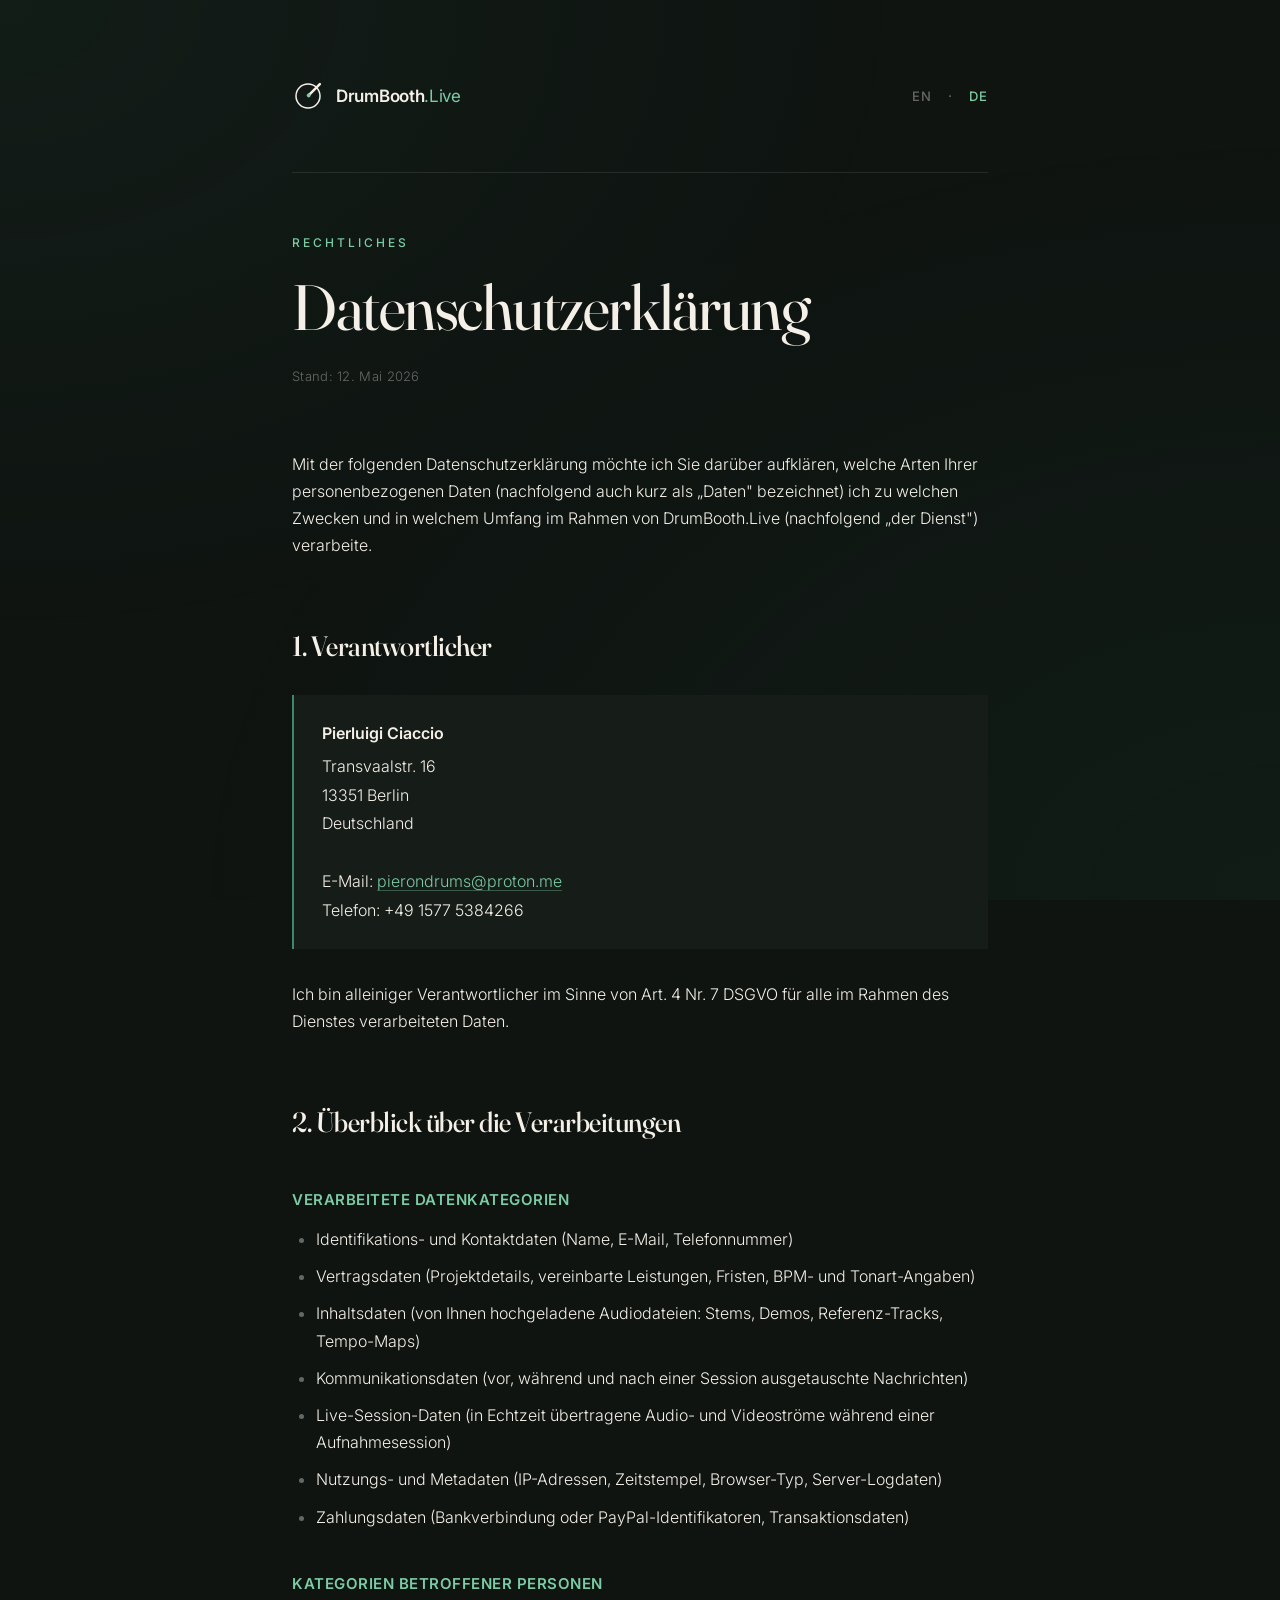
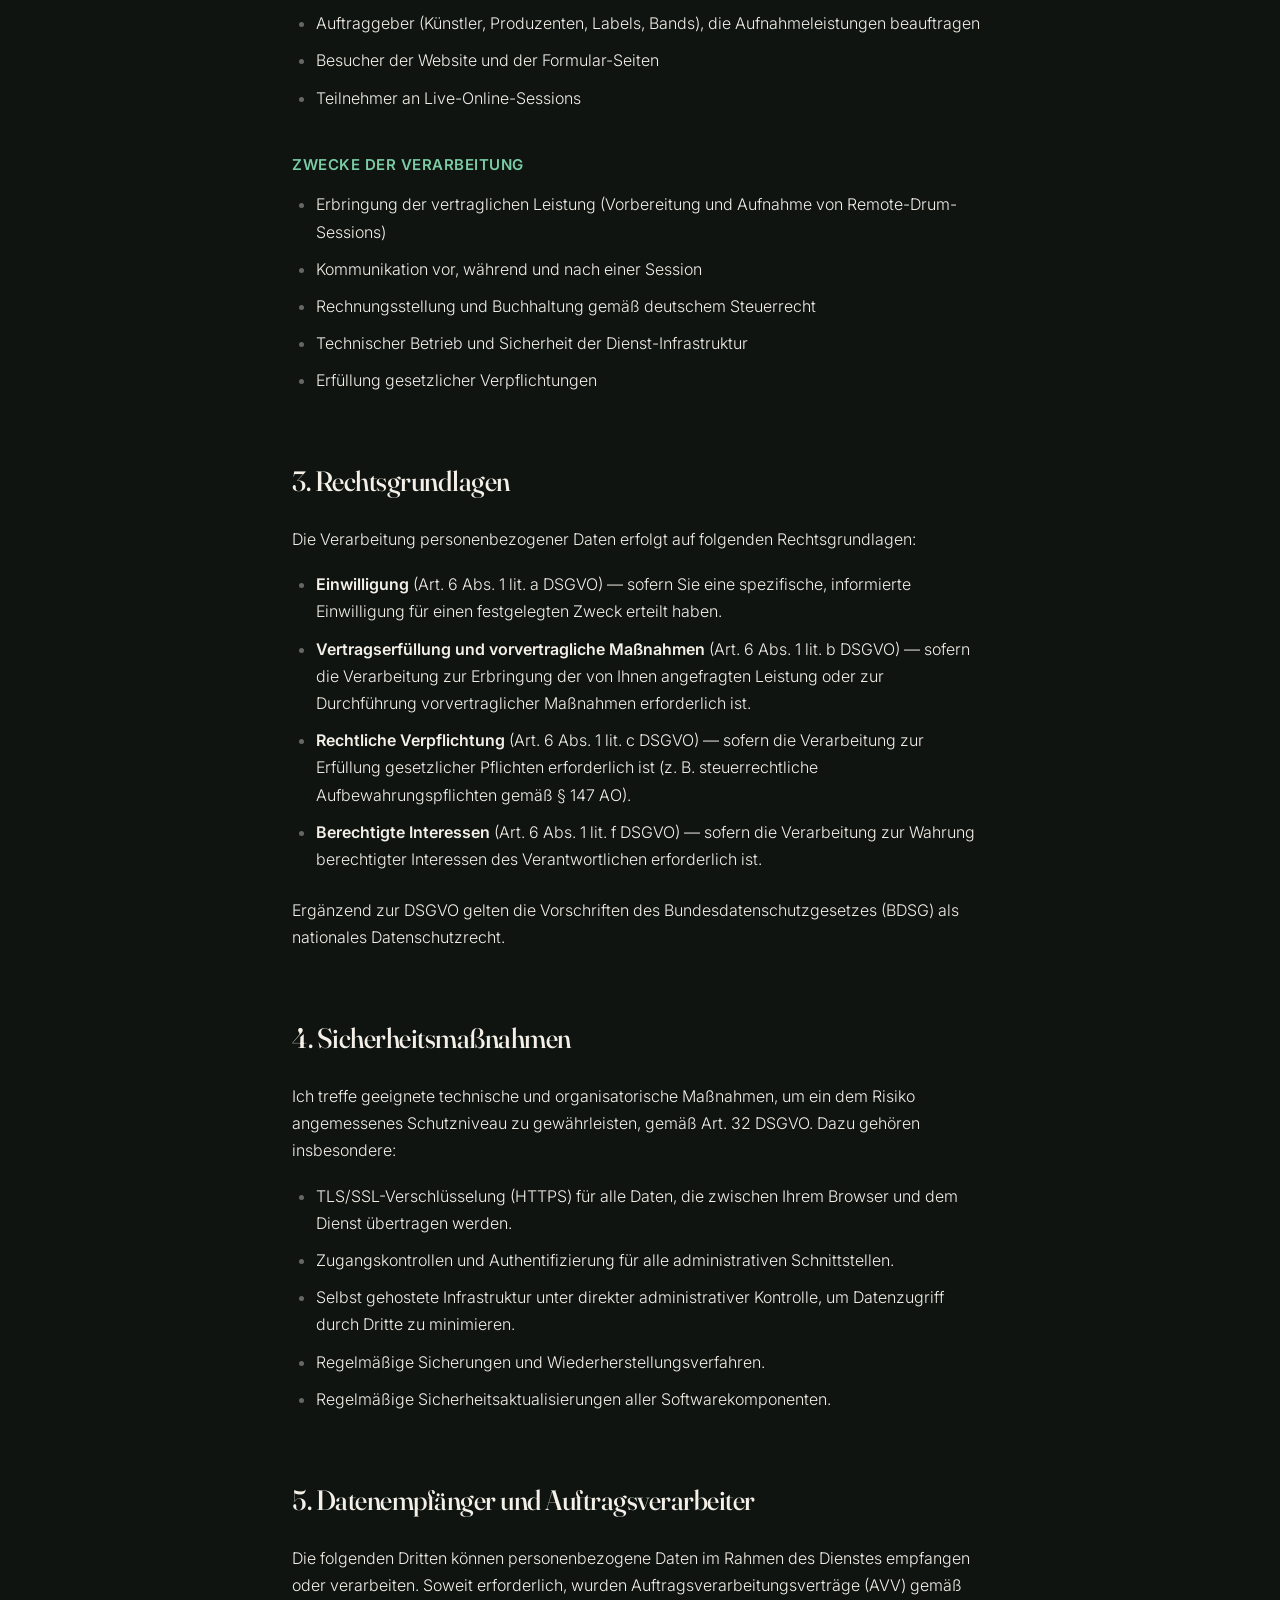
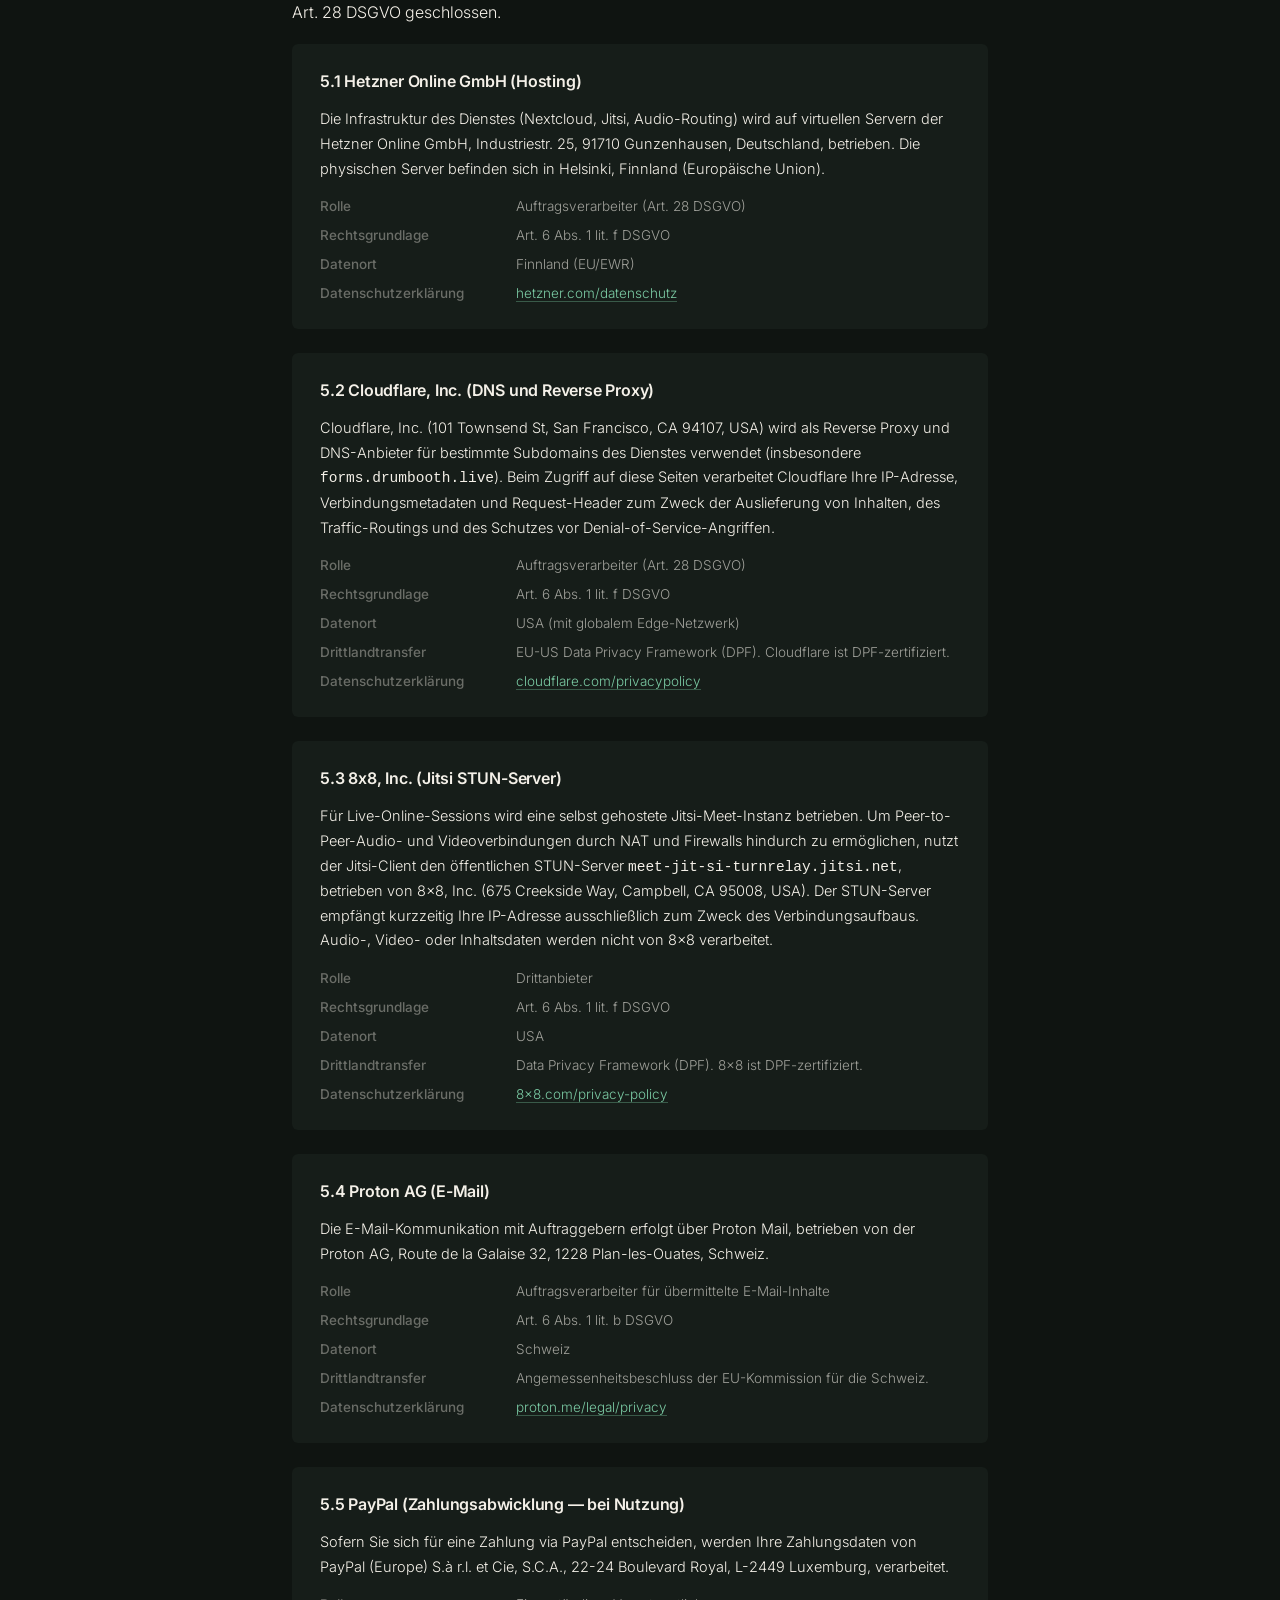
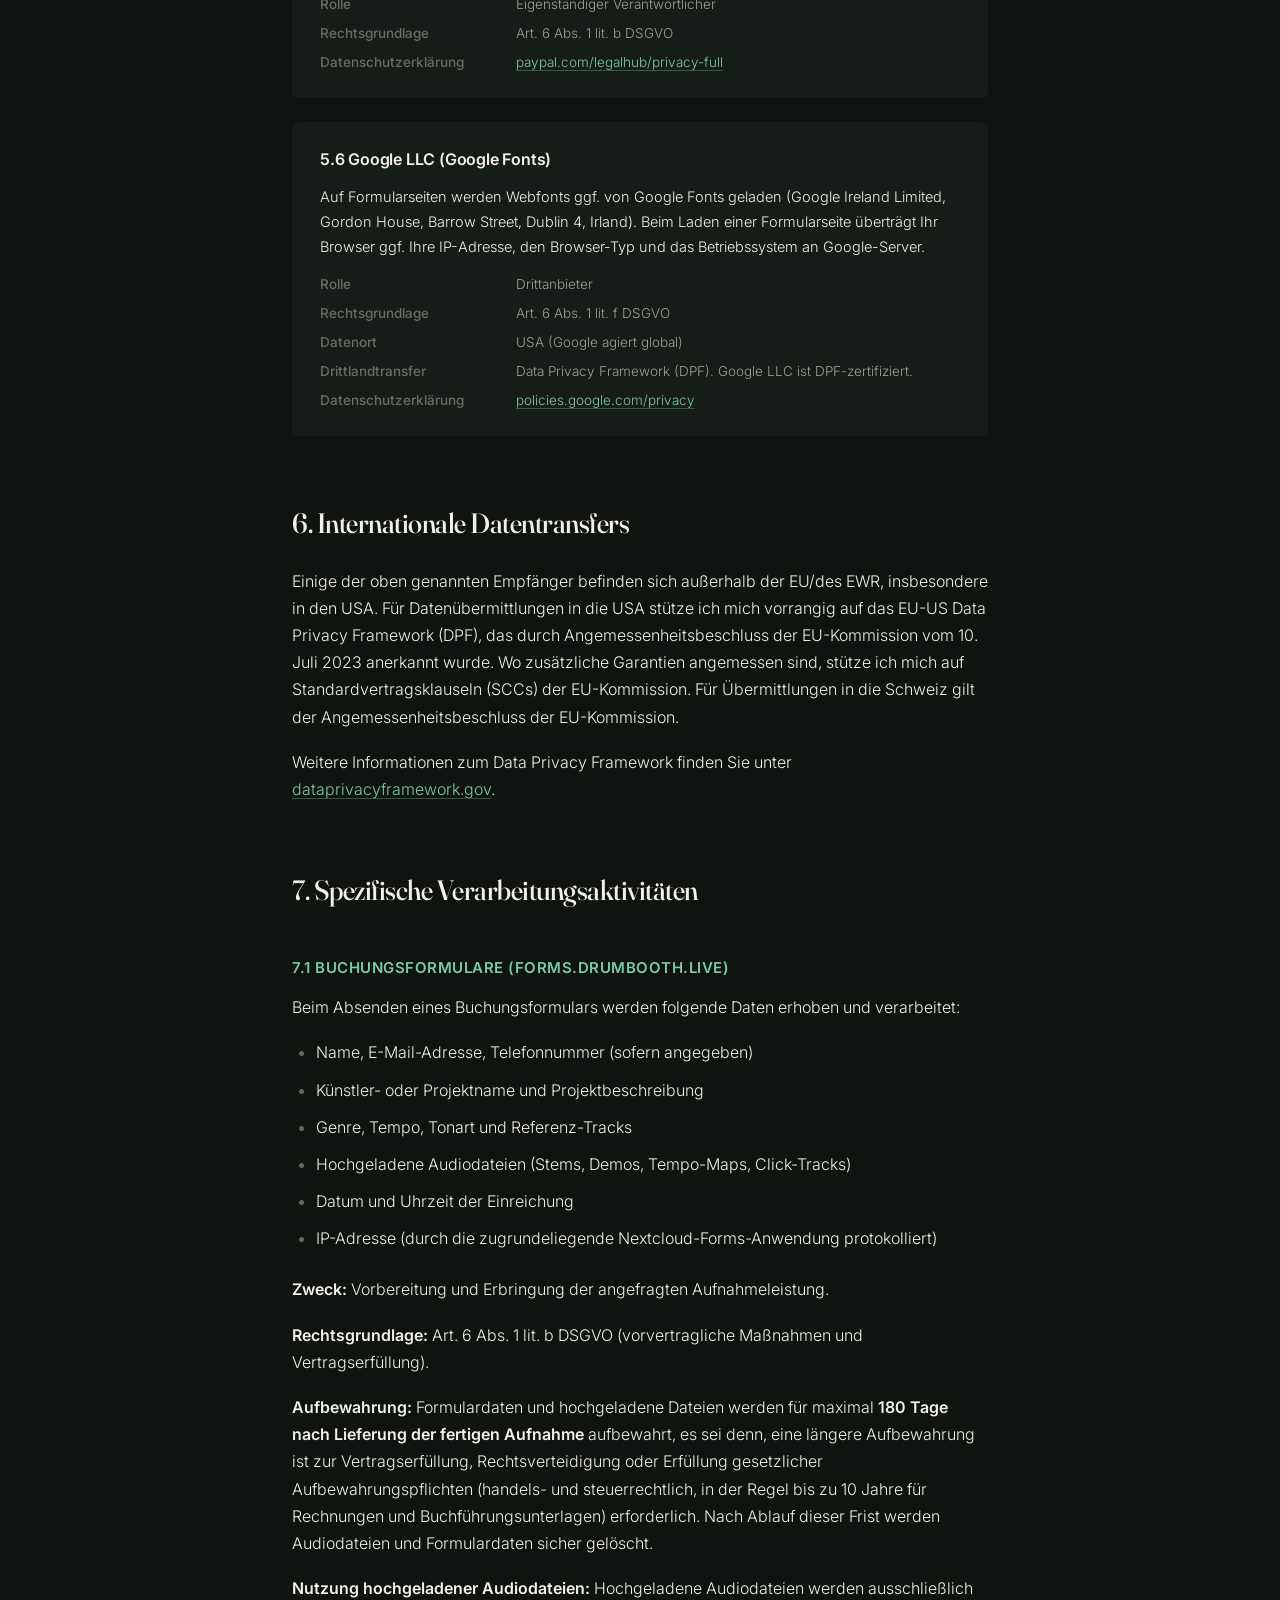
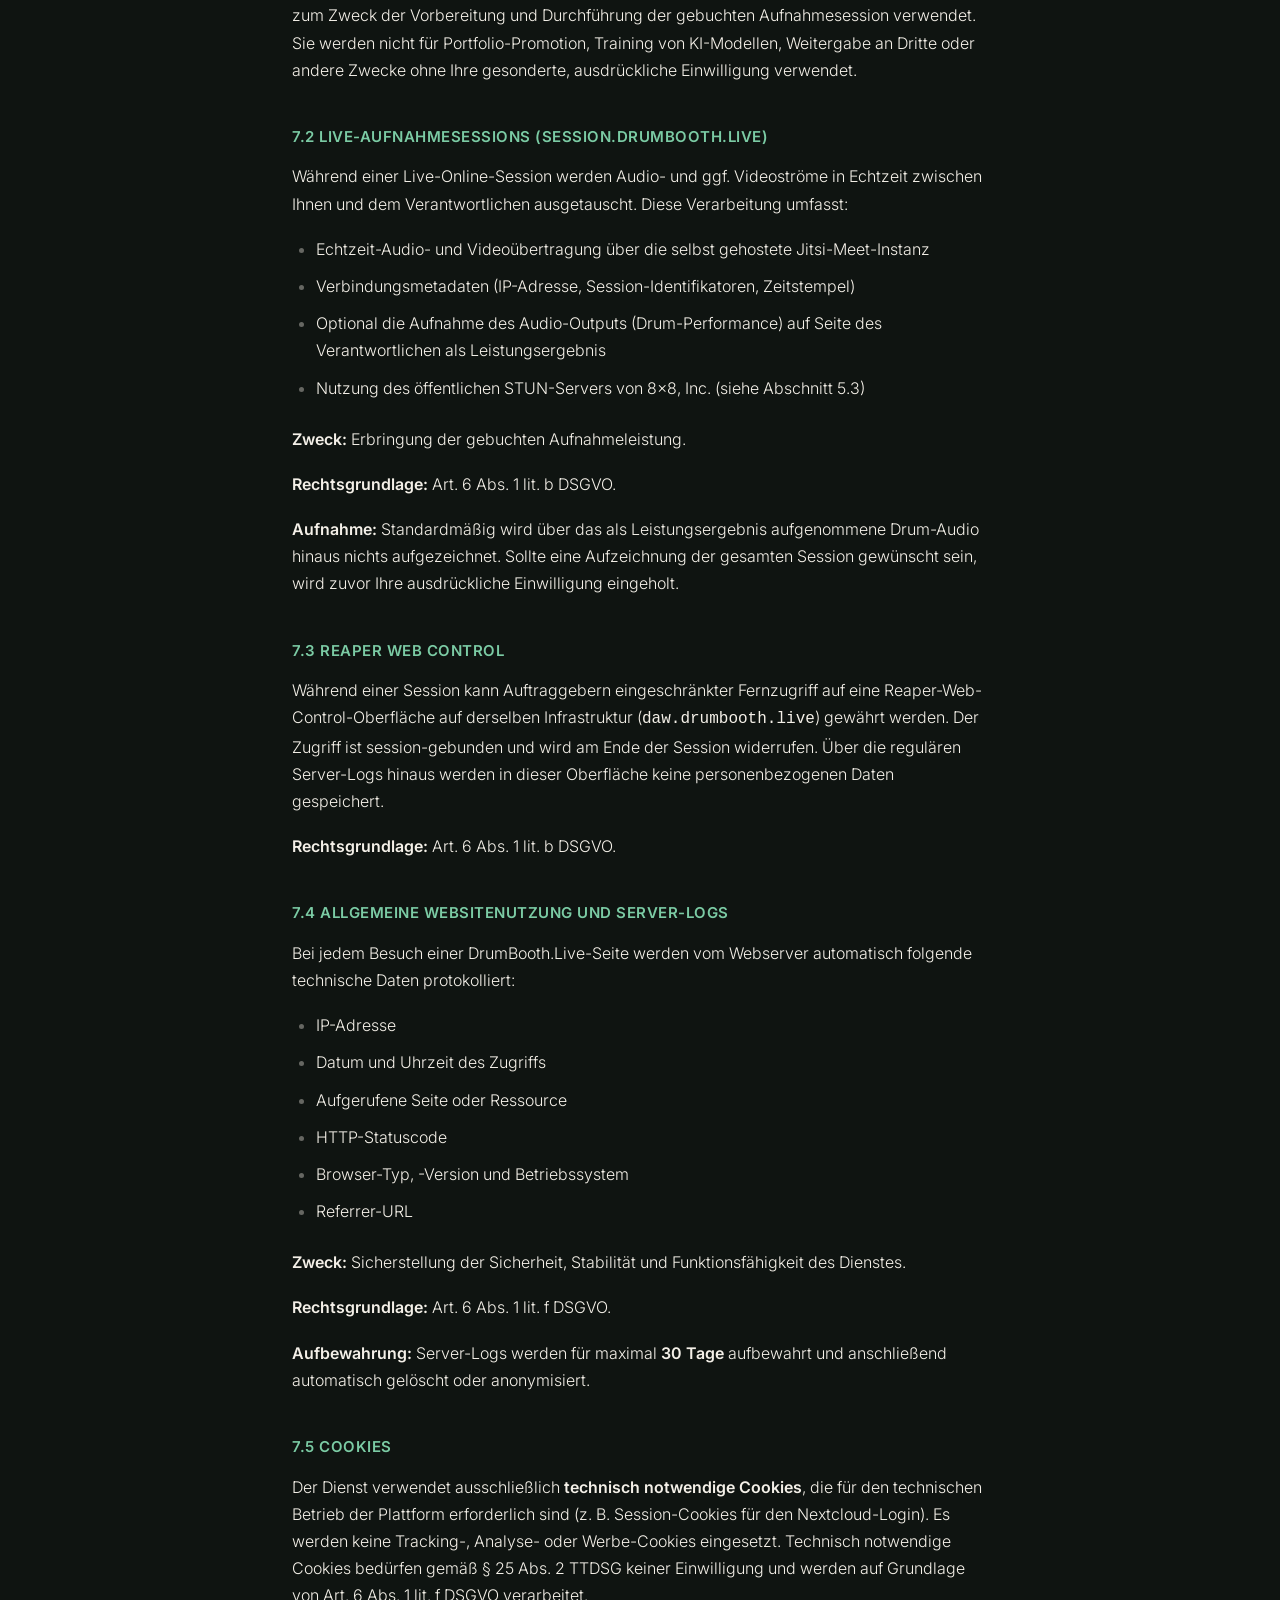
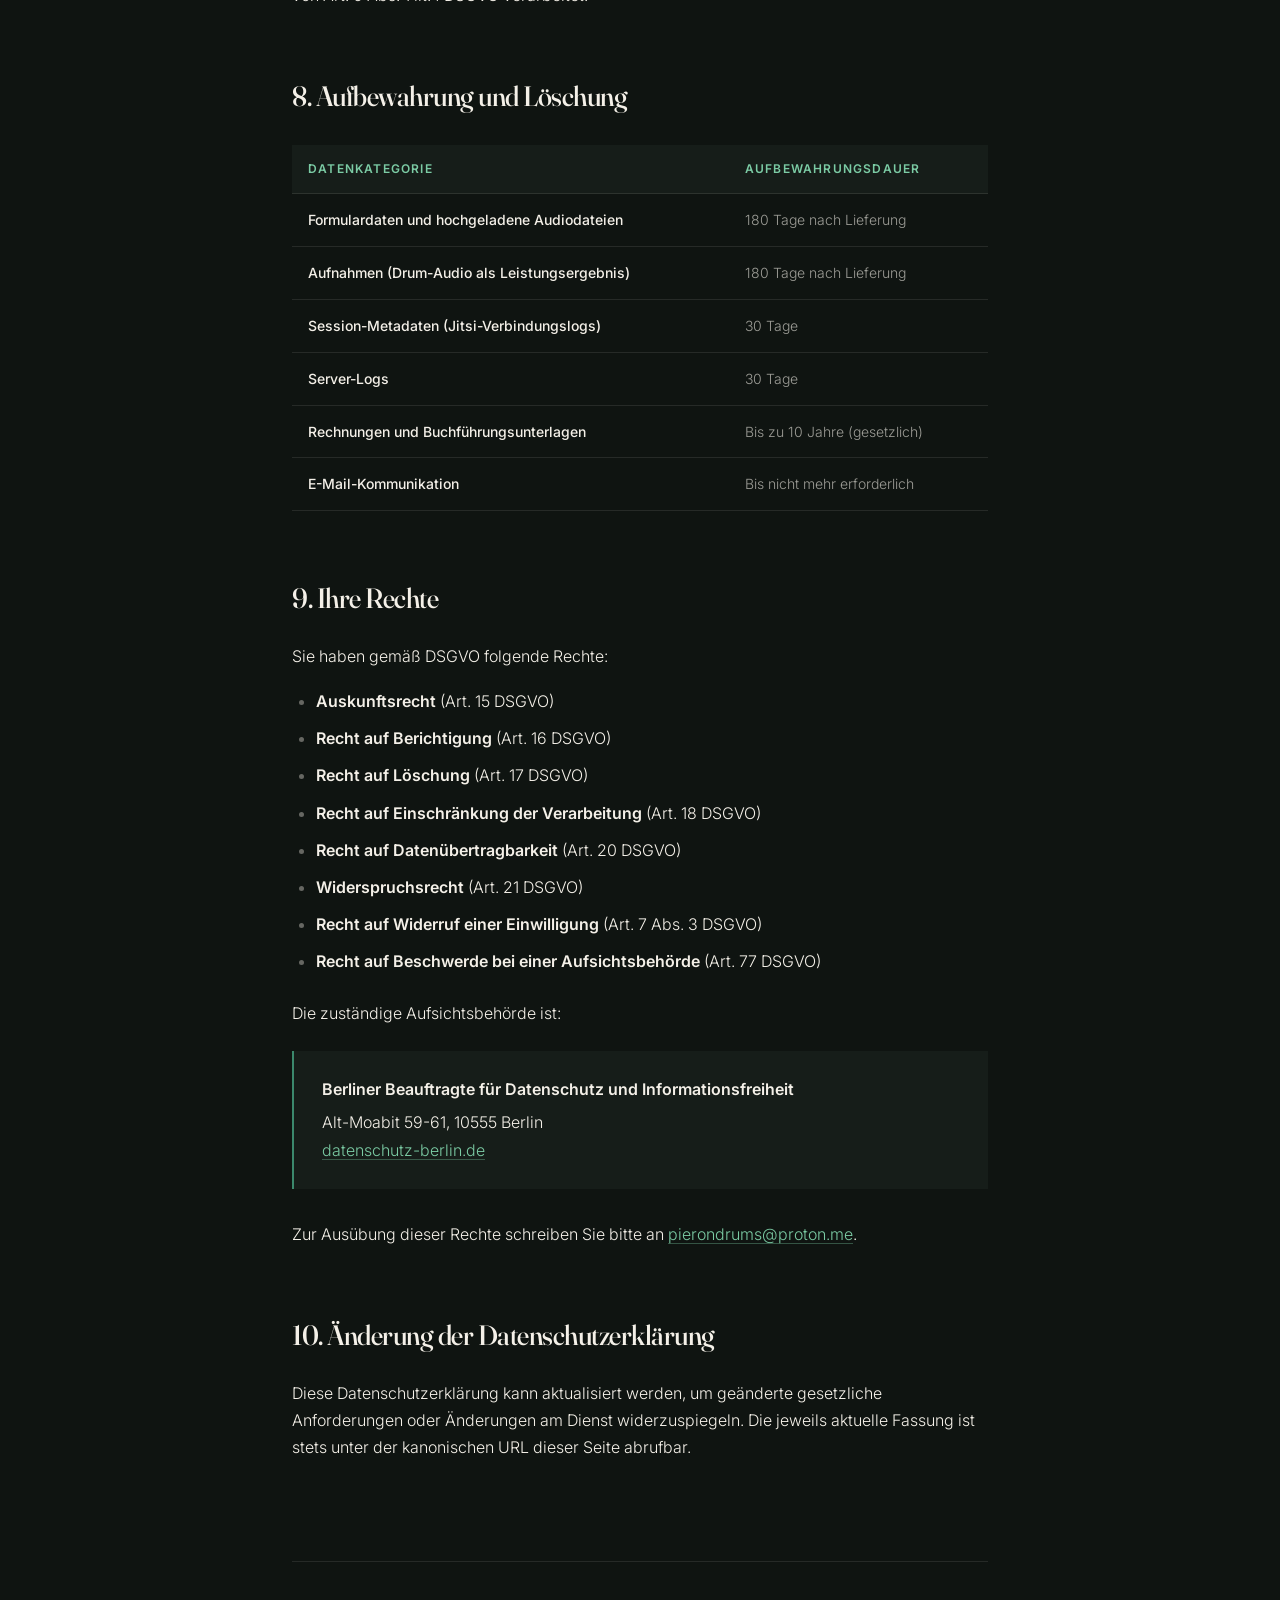
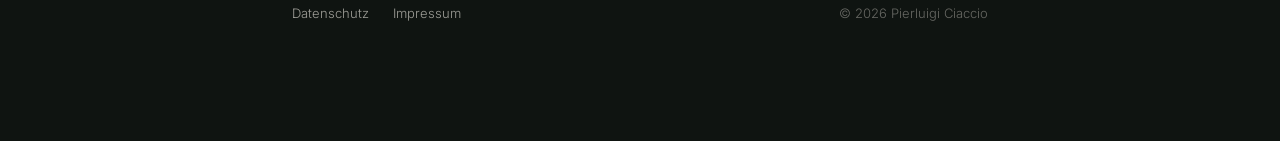
==== datenschutz.html @ 09e45c49 "Add files via upload Initial lega pages" ====
<!DOCTYPE html>
<html lang="de">
<head>
  <meta charset="UTF-8">
  <meta name="viewport" content="width=device-width, initial-scale=1.0">
  <meta name="robots" content="index, follow">
  <title>Datenschutzerklärung — DrumBooth.Live</title>
  <meta name="description" content="Datenschutzerklärung für DrumBooth.Live, den Echtzeit-Remote-Drum-Recording-Dienst.">
  <link rel="stylesheet" href="style.css">
  <link rel="icon" type="image/svg+xml" href="favicon.svg">
</head>
<body>
<div class="page">

  <nav class="topnav">
    <a href="https://forms.drumbooth.live" class="brand">
      <svg class="brand-mark" viewBox="0 0 64 64" xmlns="http://www.w3.org/2000/svg">
        <g transform="translate(32, 32)">
          <circle cx="0" cy="0" r="24" fill="none" stroke="#F4F0E8" stroke-width="3"/>
          <g transform="rotate(-45)">
            <rect x="2" y="-2.5" width="34" height="5" rx="2.5" fill="#F4F0E8"/>
            <circle cx="2" cy="0" r="4" fill="#7BCBA4"/>
          </g>
        </g>
      </svg>
      <span class="brand-name">Drum<span style="font-weight:600">Booth</span><span class="dot">.Live</span></span>
    </a>
    <div class="lang-switch">
      <a href="privacy.html">EN</a>
      <span class="sep">·</span>
      <a href="datenschutz.html" class="active">DE</a>
    </div>
  </nav>

  <header class="doc-header">
    <div class="doc-kicker">Rechtliches</div>
    <h1>Datenschutzerklärung</h1>
    <div class="doc-meta">Stand: 12. Mai 2026</div>
  </header>

  <main class="doc-body">

    <p>Mit der folgenden Datenschutzerklärung möchte ich Sie darüber aufklären, welche Arten Ihrer personenbezogenen Daten (nachfolgend auch kurz als „Daten" bezeichnet) ich zu welchen Zwecken und in welchem Umfang im Rahmen von DrumBooth.Live (nachfolgend „der Dienst") verarbeite.</p>

    <h2>1. Verantwortlicher</h2>
    <div class="address">
      <strong>Pierluigi Ciaccio</strong>
      Transvaalstr. 16<br>
      13351 Berlin<br>
      Deutschland<br><br>
      E-Mail: <a href="mailto:pierondrums@proton.me">pierondrums@proton.me</a><br>
      Telefon: +49 1577 5384266
    </div>
    <p>Ich bin alleiniger Verantwortlicher im Sinne von Art. 4 Nr. 7 DSGVO für alle im Rahmen des Dienstes verarbeiteten Daten.</p>

    <h2>2. Überblick über die Verarbeitungen</h2>

    <h3>Verarbeitete Datenkategorien</h3>
    <ul>
      <li>Identifikations- und Kontaktdaten (Name, E-Mail, Telefonnummer)</li>
      <li>Vertragsdaten (Projektdetails, vereinbarte Leistungen, Fristen, BPM- und Tonart-Angaben)</li>
      <li>Inhaltsdaten (von Ihnen hochgeladene Audiodateien: Stems, Demos, Referenz-Tracks, Tempo-Maps)</li>
      <li>Kommunikationsdaten (vor, während und nach einer Session ausgetauschte Nachrichten)</li>
      <li>Live-Session-Daten (in Echtzeit übertragene Audio- und Videoströme während einer Aufnahmesession)</li>
      <li>Nutzungs- und Metadaten (IP-Adressen, Zeitstempel, Browser-Typ, Server-Logdaten)</li>
      <li>Zahlungsdaten (Bankverbindung oder PayPal-Identifikatoren, Transaktionsdaten)</li>
    </ul>

    <h3>Kategorien betroffener Personen</h3>
    <ul>
      <li>Auftraggeber (Künstler, Produzenten, Labels, Bands), die Aufnahmeleistungen beauftragen</li>
      <li>Besucher der Website und der Formular-Seiten</li>
      <li>Teilnehmer an Live-Online-Sessions</li>
    </ul>

    <h3>Zwecke der Verarbeitung</h3>
    <ul>
      <li>Erbringung der vertraglichen Leistung (Vorbereitung und Aufnahme von Remote-Drum-Sessions)</li>
      <li>Kommunikation vor, während und nach einer Session</li>
      <li>Rechnungsstellung und Buchhaltung gemäß deutschem Steuerrecht</li>
      <li>Technischer Betrieb und Sicherheit der Dienst-Infrastruktur</li>
      <li>Erfüllung gesetzlicher Verpflichtungen</li>
    </ul>

    <h2>3. Rechtsgrundlagen</h2>
    <p>Die Verarbeitung personenbezogener Daten erfolgt auf folgenden Rechtsgrundlagen:</p>
    <ul>
      <li><strong>Einwilligung</strong> (Art. 6 Abs. 1 lit. a DSGVO) — sofern Sie eine spezifische, informierte Einwilligung für einen festgelegten Zweck erteilt haben.</li>
      <li><strong>Vertragserfüllung und vorvertragliche Maßnahmen</strong> (Art. 6 Abs. 1 lit. b DSGVO) — sofern die Verarbeitung zur Erbringung der von Ihnen angefragten Leistung oder zur Durchführung vorvertraglicher Maßnahmen erforderlich ist.</li>
      <li><strong>Rechtliche Verpflichtung</strong> (Art. 6 Abs. 1 lit. c DSGVO) — sofern die Verarbeitung zur Erfüllung gesetzlicher Pflichten erforderlich ist (z. B. steuerrechtliche Aufbewahrungspflichten gemäß § 147 AO).</li>
      <li><strong>Berechtigte Interessen</strong> (Art. 6 Abs. 1 lit. f DSGVO) — sofern die Verarbeitung zur Wahrung berechtigter Interessen des Verantwortlichen erforderlich ist.</li>
    </ul>
    <p>Ergänzend zur DSGVO gelten die Vorschriften des Bundesdatenschutzgesetzes (BDSG) als nationales Datenschutzrecht.</p>

    <h2>4. Sicherheitsmaßnahmen</h2>
    <p>Ich treffe geeignete technische und organisatorische Maßnahmen, um ein dem Risiko angemessenes Schutzniveau zu gewährleisten, gemäß Art. 32 DSGVO. Dazu gehören insbesondere:</p>
    <ul>
      <li>TLS/SSL-Verschlüsselung (HTTPS) für alle Daten, die zwischen Ihrem Browser und dem Dienst übertragen werden.</li>
      <li>Zugangskontrollen und Authentifizierung für alle administrativen Schnittstellen.</li>
      <li>Selbst gehostete Infrastruktur unter direkter administrativer Kontrolle, um Datenzugriff durch Dritte zu minimieren.</li>
      <li>Regelmäßige Sicherungen und Wiederherstellungsverfahren.</li>
      <li>Regelmäßige Sicherheitsaktualisierungen aller Softwarekomponenten.</li>
    </ul>

    <h2>5. Datenempfänger und Auftragsverarbeiter</h2>
    <p>Die folgenden Dritten können personenbezogene Daten im Rahmen des Dienstes empfangen oder verarbeiten. Soweit erforderlich, wurden Auftragsverarbeitungsverträge (AVV) gemäß Art. 28 DSGVO geschlossen.</p>

    <div class="recipient">
      <h4>5.1 Hetzner Online GmbH (Hosting)</h4>
      <p>Die Infrastruktur des Dienstes (Nextcloud, Jitsi, Audio-Routing) wird auf virtuellen Servern der Hetzner Online GmbH, Industriestr. 25, 91710 Gunzenhausen, Deutschland, betrieben. Die physischen Server befinden sich in Helsinki, Finnland (Europäische Union).</p>
      <dl>
        <dt>Rolle</dt><dd>Auftragsverarbeiter (Art. 28 DSGVO)</dd>
        <dt>Rechtsgrundlage</dt><dd>Art. 6 Abs. 1 lit. f DSGVO</dd>
        <dt>Datenort</dt><dd>Finnland (EU/EWR)</dd>
        <dt>Datenschutzerklärung</dt><dd><a href="https://www.hetzner.com/de/rechtliches/datenschutz" target="_blank" rel="noopener">hetzner.com/datenschutz</a></dd>
      </dl>
    </div>

    <div class="recipient">
      <h4>5.2 Cloudflare, Inc. (DNS und Reverse Proxy)</h4>
      <p>Cloudflare, Inc. (101 Townsend St, San Francisco, CA 94107, USA) wird als Reverse Proxy und DNS-Anbieter für bestimmte Subdomains des Dienstes verwendet (insbesondere <code>forms.drumbooth.live</code>). Beim Zugriff auf diese Seiten verarbeitet Cloudflare Ihre IP-Adresse, Verbindungsmetadaten und Request-Header zum Zweck der Auslieferung von Inhalten, des Traffic-Routings und des Schutzes vor Denial-of-Service-Angriffen.</p>
      <dl>
        <dt>Rolle</dt><dd>Auftragsverarbeiter (Art. 28 DSGVO)</dd>
        <dt>Rechtsgrundlage</dt><dd>Art. 6 Abs. 1 lit. f DSGVO</dd>
        <dt>Datenort</dt><dd>USA (mit globalem Edge-Netzwerk)</dd>
        <dt>Drittlandtransfer</dt><dd>EU-US Data Privacy Framework (DPF). Cloudflare ist DPF-zertifiziert.</dd>
        <dt>Datenschutzerklärung</dt><dd><a href="https://www.cloudflare.com/de-de/privacypolicy/" target="_blank" rel="noopener">cloudflare.com/privacypolicy</a></dd>
      </dl>
    </div>

    <div class="recipient">
      <h4>5.3 8x8, Inc. (Jitsi STUN-Server)</h4>
      <p>Für Live-Online-Sessions wird eine selbst gehostete Jitsi-Meet-Instanz betrieben. Um Peer-to-Peer-Audio- und Videoverbindungen durch NAT und Firewalls hindurch zu ermöglichen, nutzt der Jitsi-Client den öffentlichen STUN-Server <code>meet-jit-si-turnrelay.jitsi.net</code>, betrieben von 8x8, Inc. (675 Creekside Way, Campbell, CA 95008, USA). Der STUN-Server empfängt kurzzeitig Ihre IP-Adresse ausschließlich zum Zweck des Verbindungsaufbaus. Audio-, Video- oder Inhaltsdaten werden nicht von 8x8 verarbeitet.</p>
      <dl>
        <dt>Rolle</dt><dd>Drittanbieter</dd>
        <dt>Rechtsgrundlage</dt><dd>Art. 6 Abs. 1 lit. f DSGVO</dd>
        <dt>Datenort</dt><dd>USA</dd>
        <dt>Drittlandtransfer</dt><dd>Data Privacy Framework (DPF). 8x8 ist DPF-zertifiziert.</dd>
        <dt>Datenschutzerklärung</dt><dd><a href="https://www.8x8.com/terms-and-conditions/privacy-policy" target="_blank" rel="noopener">8x8.com/privacy-policy</a></dd>
      </dl>
    </div>

    <div class="recipient">
      <h4>5.4 Proton AG (E-Mail)</h4>
      <p>Die E-Mail-Kommunikation mit Auftraggebern erfolgt über Proton Mail, betrieben von der Proton AG, Route de la Galaise 32, 1228 Plan-les-Ouates, Schweiz.</p>
      <dl>
        <dt>Rolle</dt><dd>Auftragsverarbeiter für übermittelte E-Mail-Inhalte</dd>
        <dt>Rechtsgrundlage</dt><dd>Art. 6 Abs. 1 lit. b DSGVO</dd>
        <dt>Datenort</dt><dd>Schweiz</dd>
        <dt>Drittlandtransfer</dt><dd>Angemessenheitsbeschluss der EU-Kommission für die Schweiz.</dd>
        <dt>Datenschutzerklärung</dt><dd><a href="https://proton.me/legal/privacy" target="_blank" rel="noopener">proton.me/legal/privacy</a></dd>
      </dl>
    </div>

    <div class="recipient">
      <h4>5.5 PayPal (Zahlungsabwicklung — bei Nutzung)</h4>
      <p>Sofern Sie sich für eine Zahlung via PayPal entscheiden, werden Ihre Zahlungsdaten von PayPal (Europe) S.à r.l. et Cie, S.C.A., 22-24 Boulevard Royal, L-2449 Luxemburg, verarbeitet.</p>
      <dl>
        <dt>Rolle</dt><dd>Eigenständiger Verantwortlicher</dd>
        <dt>Rechtsgrundlage</dt><dd>Art. 6 Abs. 1 lit. b DSGVO</dd>
        <dt>Datenschutzerklärung</dt><dd><a href="https://www.paypal.com/de/legalhub/privacy-full" target="_blank" rel="noopener">paypal.com/legalhub/privacy-full</a></dd>
      </dl>
    </div>

    <div class="recipient">
      <h4>5.6 Google LLC (Google Fonts)</h4>
      <p>Auf Formularseiten werden Webfonts ggf. von Google Fonts geladen (Google Ireland Limited, Gordon House, Barrow Street, Dublin 4, Irland). Beim Laden einer Formularseite überträgt Ihr Browser ggf. Ihre IP-Adresse, den Browser-Typ und das Betriebssystem an Google-Server.</p>
      <dl>
        <dt>Rolle</dt><dd>Drittanbieter</dd>
        <dt>Rechtsgrundlage</dt><dd>Art. 6 Abs. 1 lit. f DSGVO</dd>
        <dt>Datenort</dt><dd>USA (Google agiert global)</dd>
        <dt>Drittlandtransfer</dt><dd>Data Privacy Framework (DPF). Google LLC ist DPF-zertifiziert.</dd>
        <dt>Datenschutzerklärung</dt><dd><a href="https://policies.google.com/privacy" target="_blank" rel="noopener">policies.google.com/privacy</a></dd>
      </dl>
    </div>

    <h2>6. Internationale Datentransfers</h2>
    <p>Einige der oben genannten Empfänger befinden sich außerhalb der EU/des EWR, insbesondere in den USA. Für Datenübermittlungen in die USA stütze ich mich vorrangig auf das EU-US Data Privacy Framework (DPF), das durch Angemessenheitsbeschluss der EU-Kommission vom 10. Juli 2023 anerkannt wurde. Wo zusätzliche Garantien angemessen sind, stütze ich mich auf Standardvertragsklauseln (SCCs) der EU-Kommission. Für Übermittlungen in die Schweiz gilt der Angemessenheitsbeschluss der EU-Kommission.</p>
    <p>Weitere Informationen zum Data Privacy Framework finden Sie unter <a href="https://www.dataprivacyframework.gov/" target="_blank" rel="noopener">dataprivacyframework.gov</a>.</p>

    <h2>7. Spezifische Verarbeitungsaktivitäten</h2>

    <h3>7.1 Buchungsformulare (forms.drumbooth.live)</h3>
    <p>Beim Absenden eines Buchungsformulars werden folgende Daten erhoben und verarbeitet:</p>
    <ul>
      <li>Name, E-Mail-Adresse, Telefonnummer (sofern angegeben)</li>
      <li>Künstler- oder Projektname und Projektbeschreibung</li>
      <li>Genre, Tempo, Tonart und Referenz-Tracks</li>
      <li>Hochgeladene Audiodateien (Stems, Demos, Tempo-Maps, Click-Tracks)</li>
      <li>Datum und Uhrzeit der Einreichung</li>
      <li>IP-Adresse (durch die zugrundeliegende Nextcloud-Forms-Anwendung protokolliert)</li>
    </ul>
    <p><strong>Zweck:</strong> Vorbereitung und Erbringung der angefragten Aufnahmeleistung.</p>
    <p><strong>Rechtsgrundlage:</strong> Art. 6 Abs. 1 lit. b DSGVO (vorvertragliche Maßnahmen und Vertragserfüllung).</p>
    <p><strong>Aufbewahrung:</strong> Formulardaten und hochgeladene Dateien werden für maximal <strong>180 Tage nach Lieferung der fertigen Aufnahme</strong> aufbewahrt, es sei denn, eine längere Aufbewahrung ist zur Vertragserfüllung, Rechtsverteidigung oder Erfüllung gesetzlicher Aufbewahrungspflichten (handels- und steuerrechtlich, in der Regel bis zu 10 Jahre für Rechnungen und Buchführungsunterlagen) erforderlich. Nach Ablauf dieser Frist werden Audiodateien und Formulardaten sicher gelöscht.</p>
    <p><strong>Nutzung hochgeladener Audiodateien:</strong> Hochgeladene Audiodateien werden ausschließlich zum Zweck der Vorbereitung und Durchführung der gebuchten Aufnahmesession verwendet. Sie werden nicht für Portfolio-Promotion, Training von KI-Modellen, Weitergabe an Dritte oder andere Zwecke ohne Ihre gesonderte, ausdrückliche Einwilligung verwendet.</p>

    <h3>7.2 Live-Aufnahmesessions (session.drumbooth.live)</h3>
    <p>Während einer Live-Online-Session werden Audio- und ggf. Videoströme in Echtzeit zwischen Ihnen und dem Verantwortlichen ausgetauscht. Diese Verarbeitung umfasst:</p>
    <ul>
      <li>Echtzeit-Audio- und Videoübertragung über die selbst gehostete Jitsi-Meet-Instanz</li>
      <li>Verbindungsmetadaten (IP-Adresse, Session-Identifikatoren, Zeitstempel)</li>
      <li>Optional die Aufnahme des Audio-Outputs (Drum-Performance) auf Seite des Verantwortlichen als Leistungsergebnis</li>
      <li>Nutzung des öffentlichen STUN-Servers von 8x8, Inc. (siehe Abschnitt 5.3)</li>
    </ul>
    <p><strong>Zweck:</strong> Erbringung der gebuchten Aufnahmeleistung.</p>
    <p><strong>Rechtsgrundlage:</strong> Art. 6 Abs. 1 lit. b DSGVO.</p>
    <p><strong>Aufnahme:</strong> Standardmäßig wird über das als Leistungsergebnis aufgenommene Drum-Audio hinaus nichts aufgezeichnet. Sollte eine Aufzeichnung der gesamten Session gewünscht sein, wird zuvor Ihre ausdrückliche Einwilligung eingeholt.</p>

    <h3>7.3 Reaper Web Control</h3>
    <p>Während einer Session kann Auftraggebern eingeschränkter Fernzugriff auf eine Reaper-Web-Control-Oberfläche auf derselben Infrastruktur (<code>daw.drumbooth.live</code>) gewährt werden. Der Zugriff ist session-gebunden und wird am Ende der Session widerrufen. Über die regulären Server-Logs hinaus werden in dieser Oberfläche keine personenbezogenen Daten gespeichert.</p>
    <p><strong>Rechtsgrundlage:</strong> Art. 6 Abs. 1 lit. b DSGVO.</p>

    <h3>7.4 Allgemeine Websitenutzung und Server-Logs</h3>
    <p>Bei jedem Besuch einer DrumBooth.Live-Seite werden vom Webserver automatisch folgende technische Daten protokolliert:</p>
    <ul>
      <li>IP-Adresse</li>
      <li>Datum und Uhrzeit des Zugriffs</li>
      <li>Aufgerufene Seite oder Ressource</li>
      <li>HTTP-Statuscode</li>
      <li>Browser-Typ, -Version und Betriebssystem</li>
      <li>Referrer-URL</li>
    </ul>
    <p><strong>Zweck:</strong> Sicherstellung der Sicherheit, Stabilität und Funktionsfähigkeit des Dienstes.</p>
    <p><strong>Rechtsgrundlage:</strong> Art. 6 Abs. 1 lit. f DSGVO.</p>
    <p><strong>Aufbewahrung:</strong> Server-Logs werden für maximal <strong>30 Tage</strong> aufbewahrt und anschließend automatisch gelöscht oder anonymisiert.</p>

    <h3>7.5 Cookies</h3>
    <p>Der Dienst verwendet ausschließlich <strong>technisch notwendige Cookies</strong>, die für den technischen Betrieb der Plattform erforderlich sind (z. B. Session-Cookies für den Nextcloud-Login). Es werden keine Tracking-, Analyse- oder Werbe-Cookies eingesetzt. Technisch notwendige Cookies bedürfen gemäß § 25 Abs. 2 TTDSG keiner Einwilligung und werden auf Grundlage von Art. 6 Abs. 1 lit. f DSGVO verarbeitet.</p>

    <h2>8. Aufbewahrung und Löschung</h2>
    <table>
      <thead>
        <tr><th>Datenkategorie</th><th>Aufbewahrungsdauer</th></tr>
      </thead>
      <tbody>
        <tr><td>Formulardaten und hochgeladene Audiodateien</td><td>180 Tage nach Lieferung</td></tr>
        <tr><td>Aufnahmen (Drum-Audio als Leistungsergebnis)</td><td>180 Tage nach Lieferung</td></tr>
        <tr><td>Session-Metadaten (Jitsi-Verbindungslogs)</td><td>30 Tage</td></tr>
        <tr><td>Server-Logs</td><td>30 Tage</td></tr>
        <tr><td>Rechnungen und Buchführungsunterlagen</td><td>Bis zu 10 Jahre (gesetzlich)</td></tr>
        <tr><td>E-Mail-Kommunikation</td><td>Bis nicht mehr erforderlich</td></tr>
      </tbody>
    </table>

    <h2>9. Ihre Rechte</h2>
    <p>Sie haben gemäß DSGVO folgende Rechte:</p>
    <ul>
      <li><strong>Auskunftsrecht</strong> (Art. 15 DSGVO)</li>
      <li><strong>Recht auf Berichtigung</strong> (Art. 16 DSGVO)</li>
      <li><strong>Recht auf Löschung</strong> (Art. 17 DSGVO)</li>
      <li><strong>Recht auf Einschränkung der Verarbeitung</strong> (Art. 18 DSGVO)</li>
      <li><strong>Recht auf Datenübertragbarkeit</strong> (Art. 20 DSGVO)</li>
      <li><strong>Widerspruchsrecht</strong> (Art. 21 DSGVO)</li>
      <li><strong>Recht auf Widerruf einer Einwilligung</strong> (Art. 7 Abs. 3 DSGVO)</li>
      <li><strong>Recht auf Beschwerde bei einer Aufsichtsbehörde</strong> (Art. 77 DSGVO)</li>
    </ul>
    <p>Die zuständige Aufsichtsbehörde ist:</p>
    <div class="address">
      <strong>Berliner Beauftragte für Datenschutz und Informationsfreiheit</strong>
      Alt-Moabit 59-61, 10555 Berlin<br>
      <a href="https://www.datenschutz-berlin.de" target="_blank" rel="noopener">datenschutz-berlin.de</a>
    </div>
    <p>Zur Ausübung dieser Rechte schreiben Sie bitte an <a href="mailto:pierondrums@proton.me">pierondrums@proton.me</a>.</p>

    <h2>10. Änderung der Datenschutzerklärung</h2>
    <p>Diese Datenschutzerklärung kann aktualisiert werden, um geänderte gesetzliche Anforderungen oder Änderungen am Dienst widerzuspiegeln. Die jeweils aktuelle Fassung ist stets unter der kanonischen URL dieser Seite abrufbar.</p>

  </main>

  <footer class="doc-footer">
    <div>
      <a href="datenschutz.html">Datenschutz</a>
      <a href="impressum-de.html">Impressum</a>
    </div>
    <div>© 2026 Pierluigi Ciaccio</div>
  </footer>

</div>
</body>
</html>
---- style.css ----
/* DrumBooth.Live Legal Documents — Editorial Style */

@import url('https://fonts.googleapis.com/css2?family=Fraunces:opsz,wght@9..144,300;9..144,400;9..144,600;9..144,700&family=Inter:wght@300;400;500;600&display=swap');

:root {
  --bg: #0f1411;
  --surface: #161d19;
  --surface-2: #1d5a3f;
  --primary: #3B886C;
  --accent: #7BCBA4;
  --ink: #F4F0E8;
  --ink-muted: rgba(244, 240, 232, 0.62);
  --ink-faint: rgba(244, 240, 232, 0.38);
  --rule: rgba(244, 240, 232, 0.1);
  --serif: 'Fraunces', Georgia, serif;
  --sans: 'Inter', system-ui, sans-serif;
}

* {
  box-sizing: border-box;
  margin: 0;
  padding: 0;
}

html {
  scroll-behavior: smooth;
  -webkit-font-smoothing: antialiased;
  -moz-osx-font-smoothing: grayscale;
}

body {
  background: var(--bg);
  color: var(--ink);
  font-family: var(--sans);
  font-size: 16px;
  line-height: 1.7;
  font-weight: 300;
  min-height: 100vh;
  position: relative;
  overflow-x: hidden;
}

/* Subtle background texture */
body::before {
  content: "";
  position: fixed;
  inset: 0;
  background:
    radial-gradient(ellipse at top left, rgba(59, 136, 108, 0.08), transparent 50%),
    radial-gradient(ellipse at bottom right, rgba(29, 90, 63, 0.12), transparent 60%);
  pointer-events: none;
  z-index: 0;
}

.page {
  position: relative;
  z-index: 1;
  max-width: 760px;
  margin: 0 auto;
  padding: 80px 32px 120px;
}

/* Top navigation */
.topnav {
  display: flex;
  align-items: center;
  justify-content: space-between;
  padding-bottom: 60px;
  border-bottom: 1px solid var(--rule);
  margin-bottom: 60px;
}

.brand {
  display: flex;
  align-items: center;
  gap: 12px;
  text-decoration: none;
  color: var(--ink);
}

.brand-mark {
  width: 32px;
  height: 32px;
  flex-shrink: 0;
}

.brand-name {
  font-family: var(--sans);
  font-size: 17px;
  font-weight: 600;
  letter-spacing: -0.3px;
}

.brand-name .dot {
  color: var(--accent);
  font-weight: 400;
}

.lang-switch {
  display: flex;
  gap: 16px;
  font-family: var(--sans);
  font-size: 13px;
  font-weight: 500;
  letter-spacing: 1px;
  text-transform: uppercase;
}

.lang-switch a {
  color: var(--ink-faint);
  text-decoration: none;
  transition: color 0.2s ease;
}

.lang-switch a:hover,
.lang-switch a.active {
  color: var(--accent);
}

.lang-switch span.sep {
  color: var(--ink-faint);
}

/* Document header */
.doc-header {
  margin-bottom: 64px;
}

.doc-kicker {
  font-family: var(--sans);
  font-size: 12px;
  font-weight: 500;
  letter-spacing: 3px;
  text-transform: uppercase;
  color: var(--accent);
  margin-bottom: 20px;
}

h1 {
  font-family: var(--serif);
  font-size: clamp(40px, 6vw, 64px);
  font-weight: 400;
  line-height: 1.05;
  letter-spacing: -1.5px;
  color: var(--ink);
  margin-bottom: 24px;
  font-variation-settings: "opsz" 144;
}

.doc-meta {
  font-family: var(--sans);
  font-size: 13px;
  color: var(--ink-faint);
  letter-spacing: 0.3px;
}

/* Body content */
.doc-body h2 {
  font-family: var(--serif);
  font-size: 28px;
  font-weight: 500;
  letter-spacing: -0.5px;
  color: var(--ink);
  margin: 64px 0 20px;
  font-variation-settings: "opsz" 96;
}

.doc-body h3 {
  font-family: var(--sans);
  font-size: 15px;
  font-weight: 600;
  letter-spacing: 0.5px;
  text-transform: uppercase;
  color: var(--accent);
  margin: 40px 0 14px;
}

.doc-body h2 + p,
.doc-body h3 + p {
  margin-top: 0;
}

.doc-body p {
  margin: 0 0 18px;
  color: var(--ink);
}

.doc-body p strong,
.doc-body li strong {
  font-weight: 600;
  color: var(--ink);
}

.doc-body a {
  color: var(--accent);
  text-decoration: underline;
  text-decoration-color: rgba(123, 203, 164, 0.35);
  text-underline-offset: 3px;
  transition: text-decoration-color 0.2s ease;
}

.doc-body a:hover {
  text-decoration-color: var(--accent);
}

.doc-body ul,
.doc-body ol {
  margin: 0 0 24px 0;
  padding-left: 24px;
}

.doc-body li {
  margin-bottom: 10px;
  color: var(--ink);
}

.doc-body li::marker {
  color: var(--ink-faint);
}

/* Address block (used in Verantwortlicher / Controller / Impressum) */
.address {
  font-family: var(--sans);
  background: var(--surface);
  border-left: 2px solid var(--primary);
  padding: 24px 28px;
  margin: 24px 0 32px;
  line-height: 1.8;
}

.address strong {
  font-weight: 600;
  display: block;
  margin-bottom: 4px;
}

/* Tables */
.doc-body table {
  width: 100%;
  border-collapse: collapse;
  margin: 24px 0 32px;
  font-size: 14px;
}

.doc-body th,
.doc-body td {
  text-align: left;
  padding: 14px 16px;
  border-bottom: 1px solid var(--rule);
}

.doc-body th {
  font-family: var(--sans);
  font-weight: 600;
  font-size: 12px;
  letter-spacing: 1.2px;
  text-transform: uppercase;
  color: var(--accent);
  background: var(--surface);
}

.doc-body td:first-child {
  color: var(--ink);
  font-weight: 500;
}

.doc-body td:nth-child(2) {
  color: var(--ink-muted);
}

/* Recipient blocks (services using my data) */
.recipient {
  background: var(--surface);
  border-radius: 6px;
  padding: 24px 28px;
  margin: 16px 0 24px;
}

.recipient h4 {
  font-family: var(--sans);
  font-size: 16px;
  font-weight: 600;
  letter-spacing: -0.2px;
  margin-bottom: 12px;
  color: var(--ink);
}

.recipient p {
  font-size: 14.5px;
  margin-bottom: 12px;
}

.recipient dl {
  margin-top: 14px;
  display: grid;
  grid-template-columns: 180px 1fr;
  gap: 6px 16px;
  font-size: 13.5px;
}

.recipient dt {
  color: var(--ink-faint);
  font-weight: 500;
}

.recipient dd {
  color: var(--ink-muted);
}

.recipient dd a {
  font-size: 13.5px;
}

/* Footer */
.doc-footer {
  margin-top: 100px;
  padding-top: 40px;
  border-top: 1px solid var(--rule);
  font-family: var(--sans);
  font-size: 13px;
  color: var(--ink-faint);
  display: flex;
  justify-content: space-between;
  flex-wrap: wrap;
  gap: 20px;
}

.doc-footer a {
  color: var(--ink-muted);
  text-decoration: none;
  margin-right: 20px;
  transition: color 0.2s ease;
}

.doc-footer a:hover {
  color: var(--accent);
}

/* Mobile */
@media (max-width: 640px) {
  .page {
    padding: 48px 20px 80px;
  }

  .topnav {
    flex-direction: column;
    align-items: flex-start;
    gap: 24px;
    padding-bottom: 40px;
    margin-bottom: 40px;
  }

  .doc-header {
    margin-bottom: 48px;
  }

  .doc-body h2 {
    font-size: 24px;
    margin: 48px 0 16px;
  }

  .recipient dl {
    grid-template-columns: 1fr;
    gap: 2px 0;
  }

  .recipient dt {
    margin-top: 8px;
  }

  .doc-footer {
    flex-direction: column;
  }
}

/* Print */
@media print {
  body { background: white; color: black; }
  body::before { display: none; }
  .topnav, .doc-footer { border-color: #ddd; }
  .doc-body a { color: black; text-decoration: underline; }
  .recipient, .address { background: #f5f5f5; }
  h1, h2, h3 { color: black; }
}
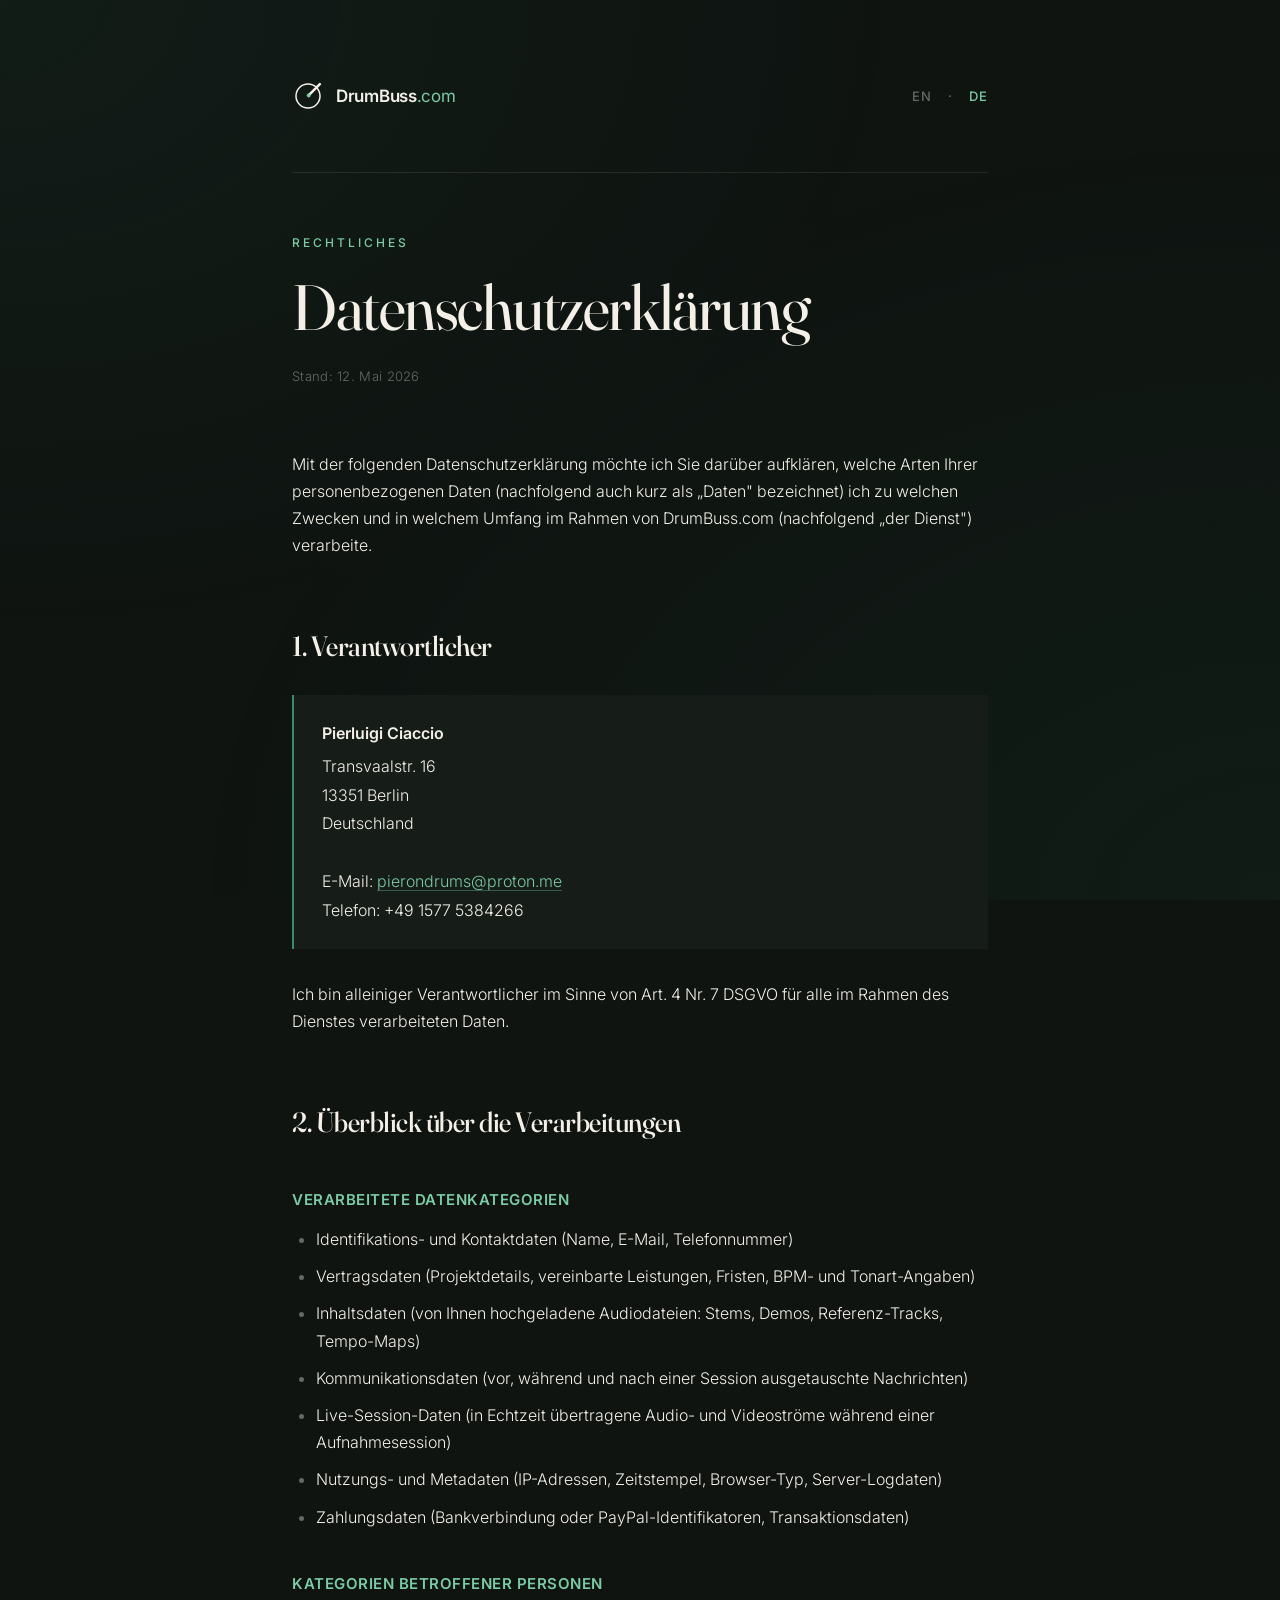
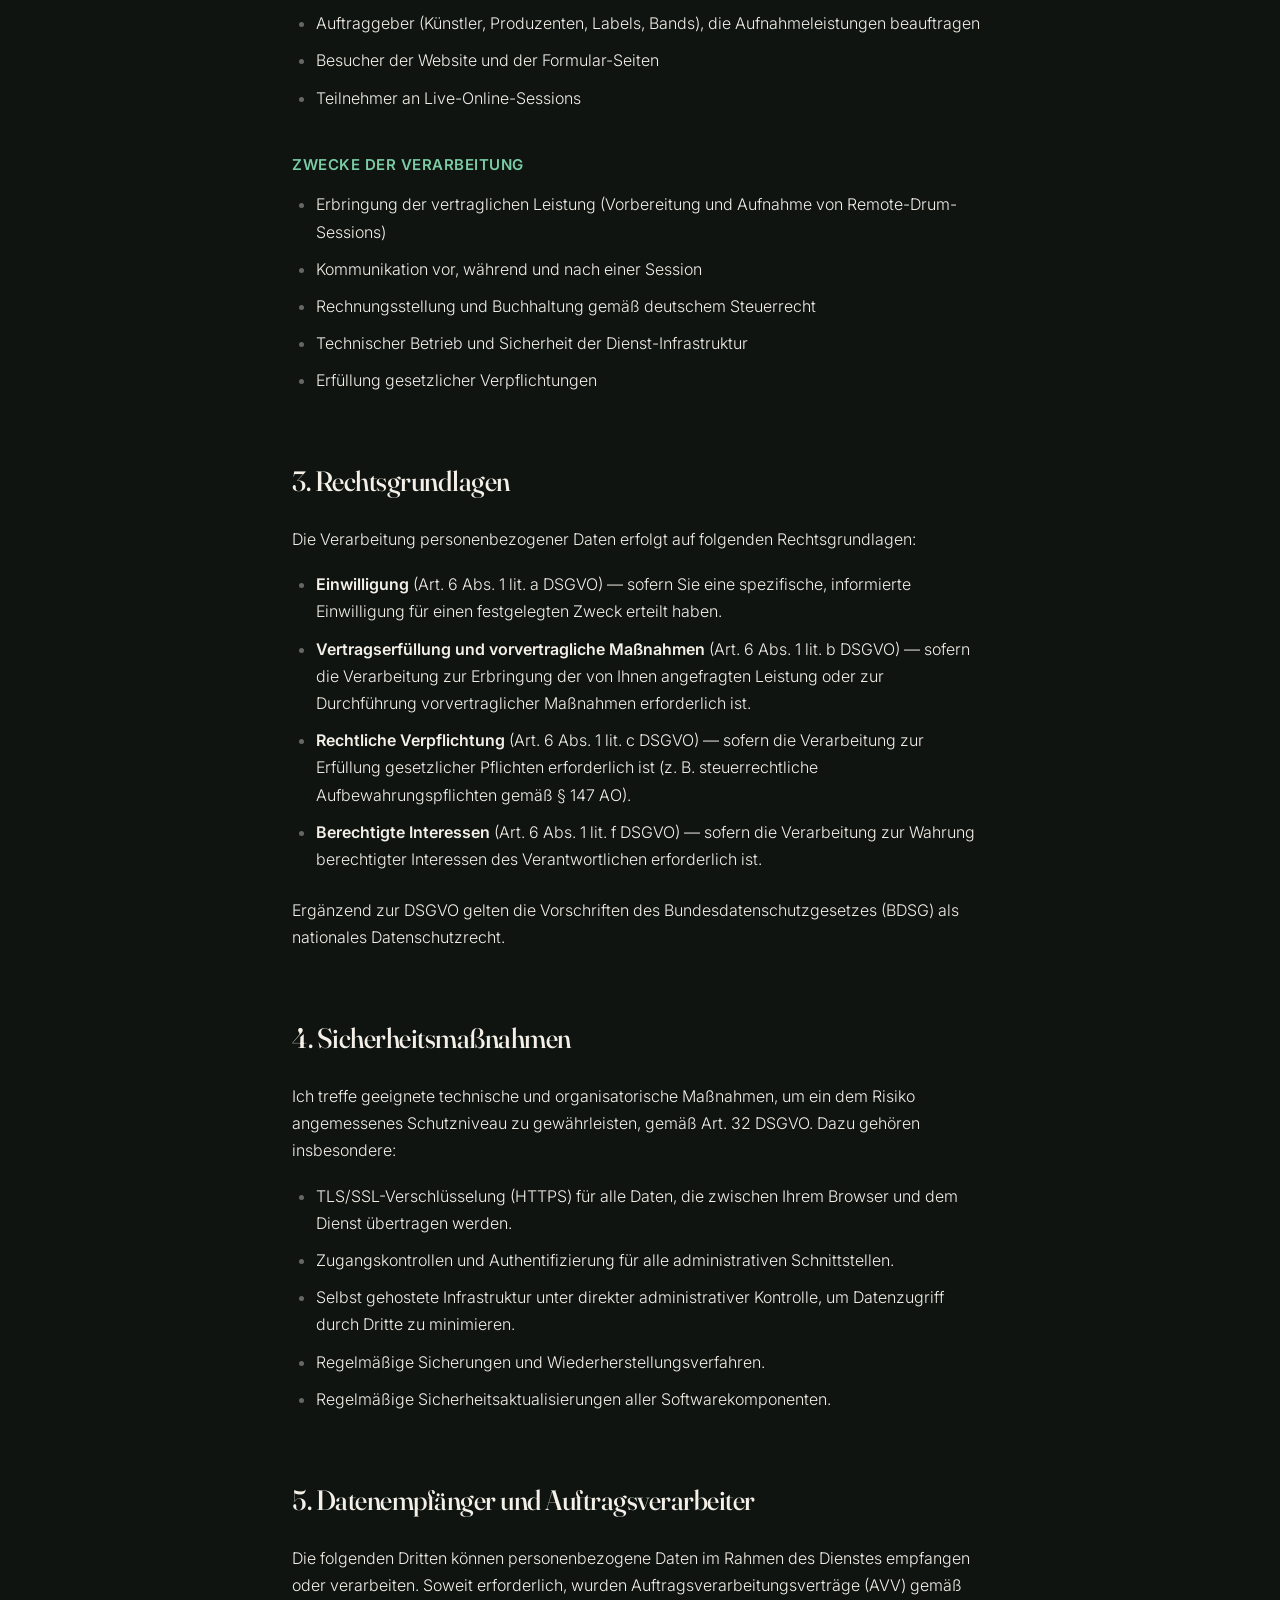
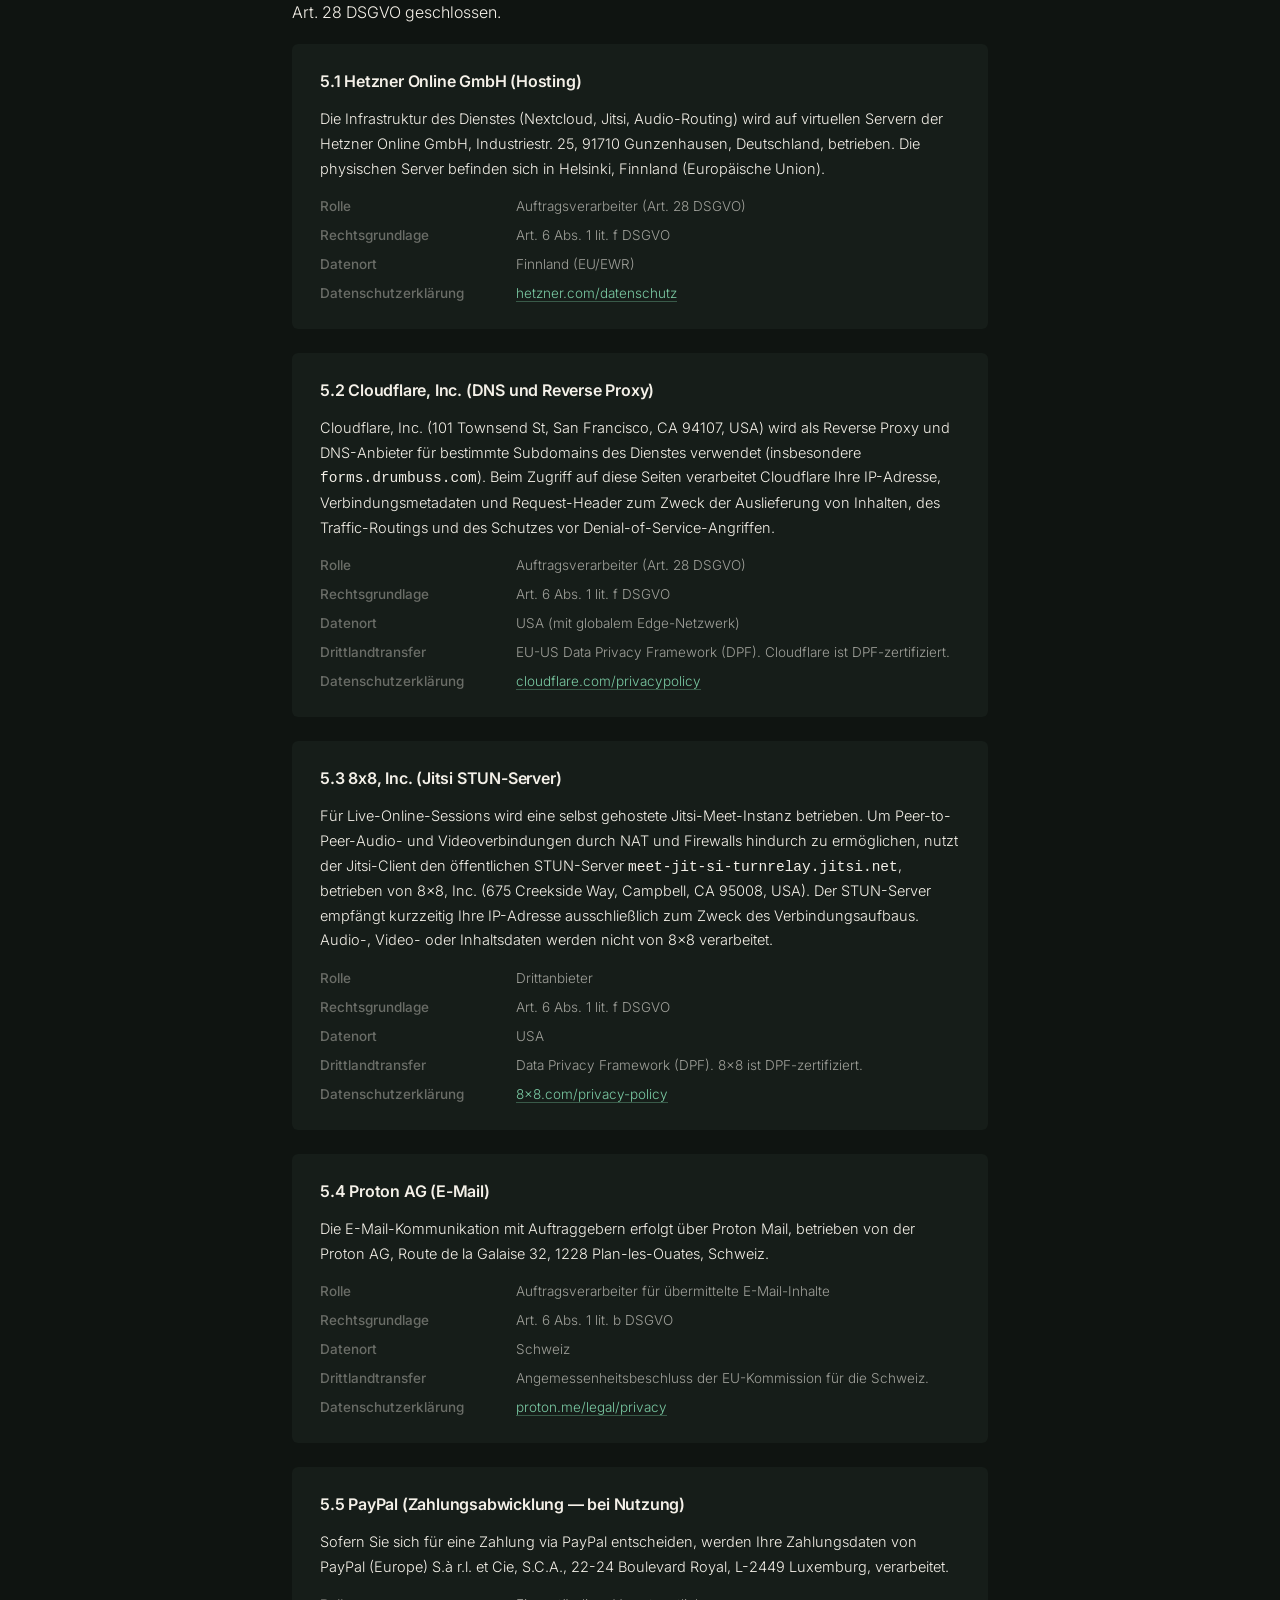
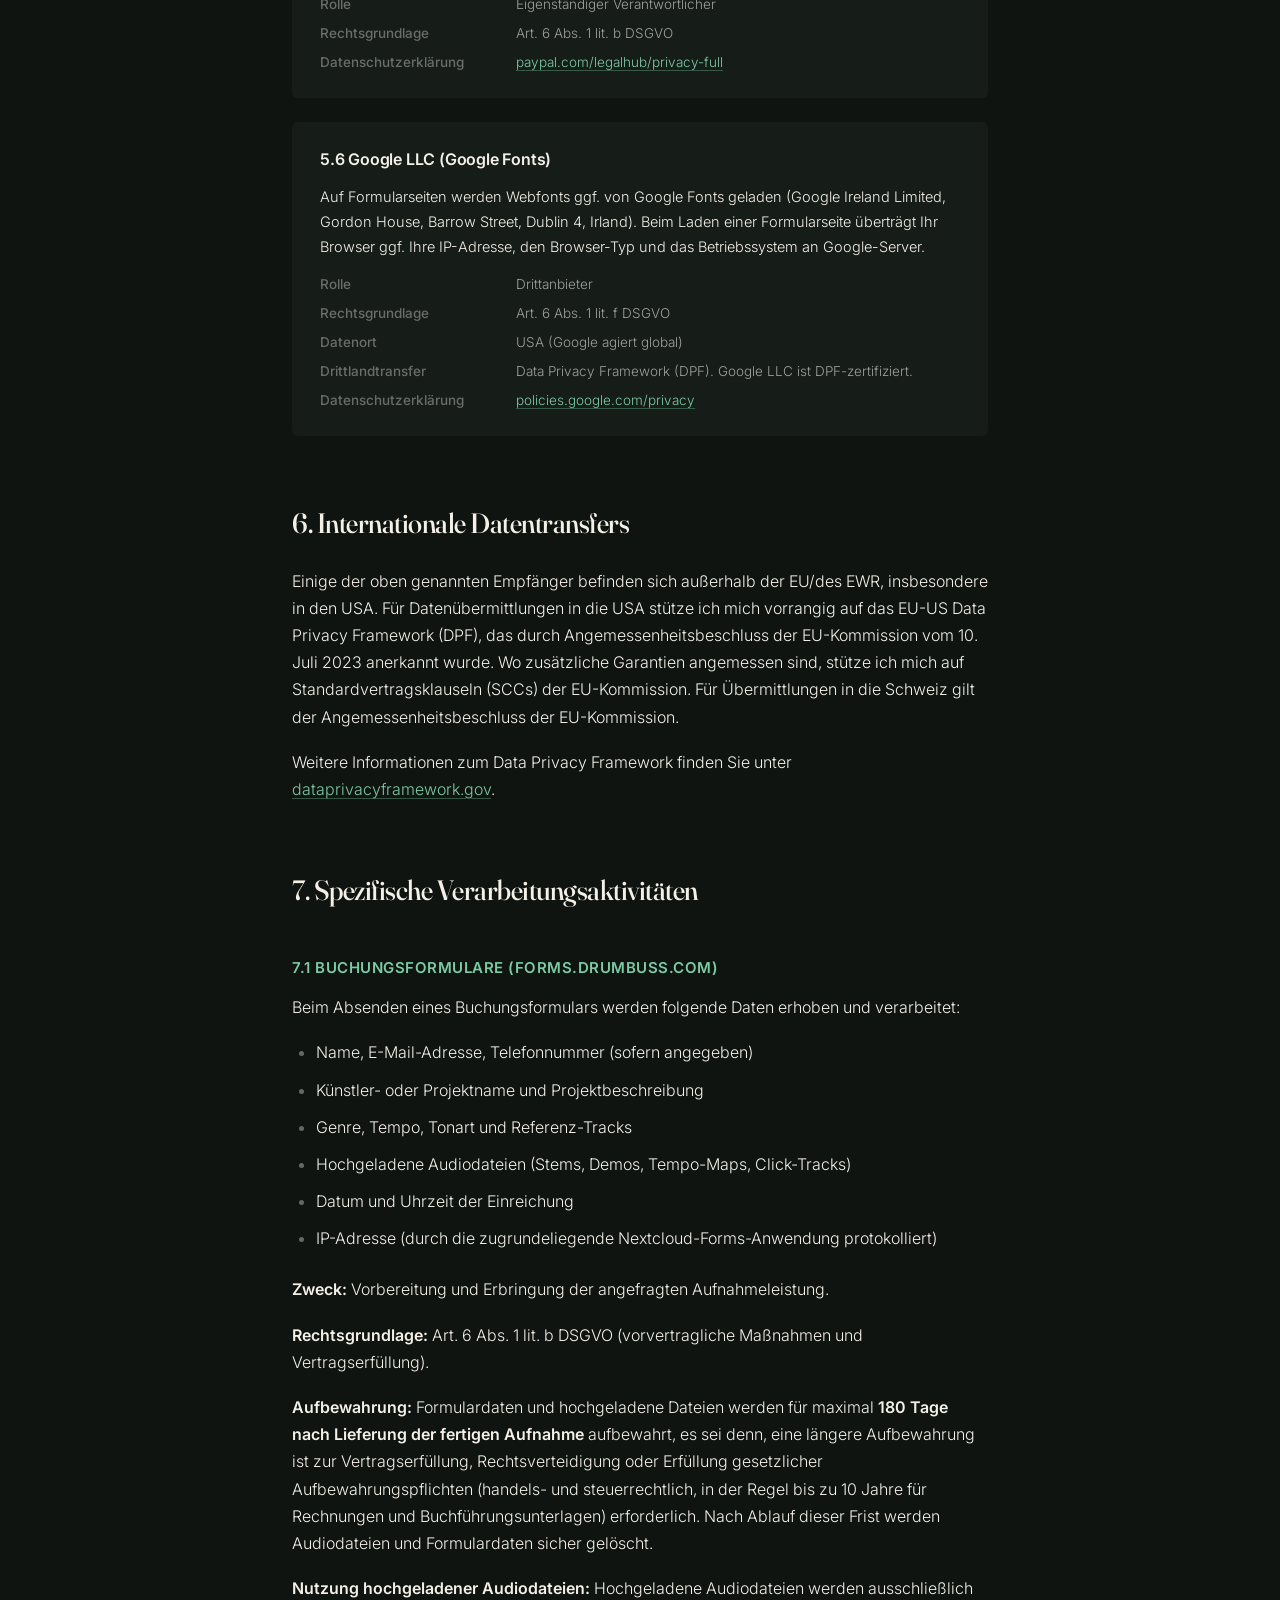
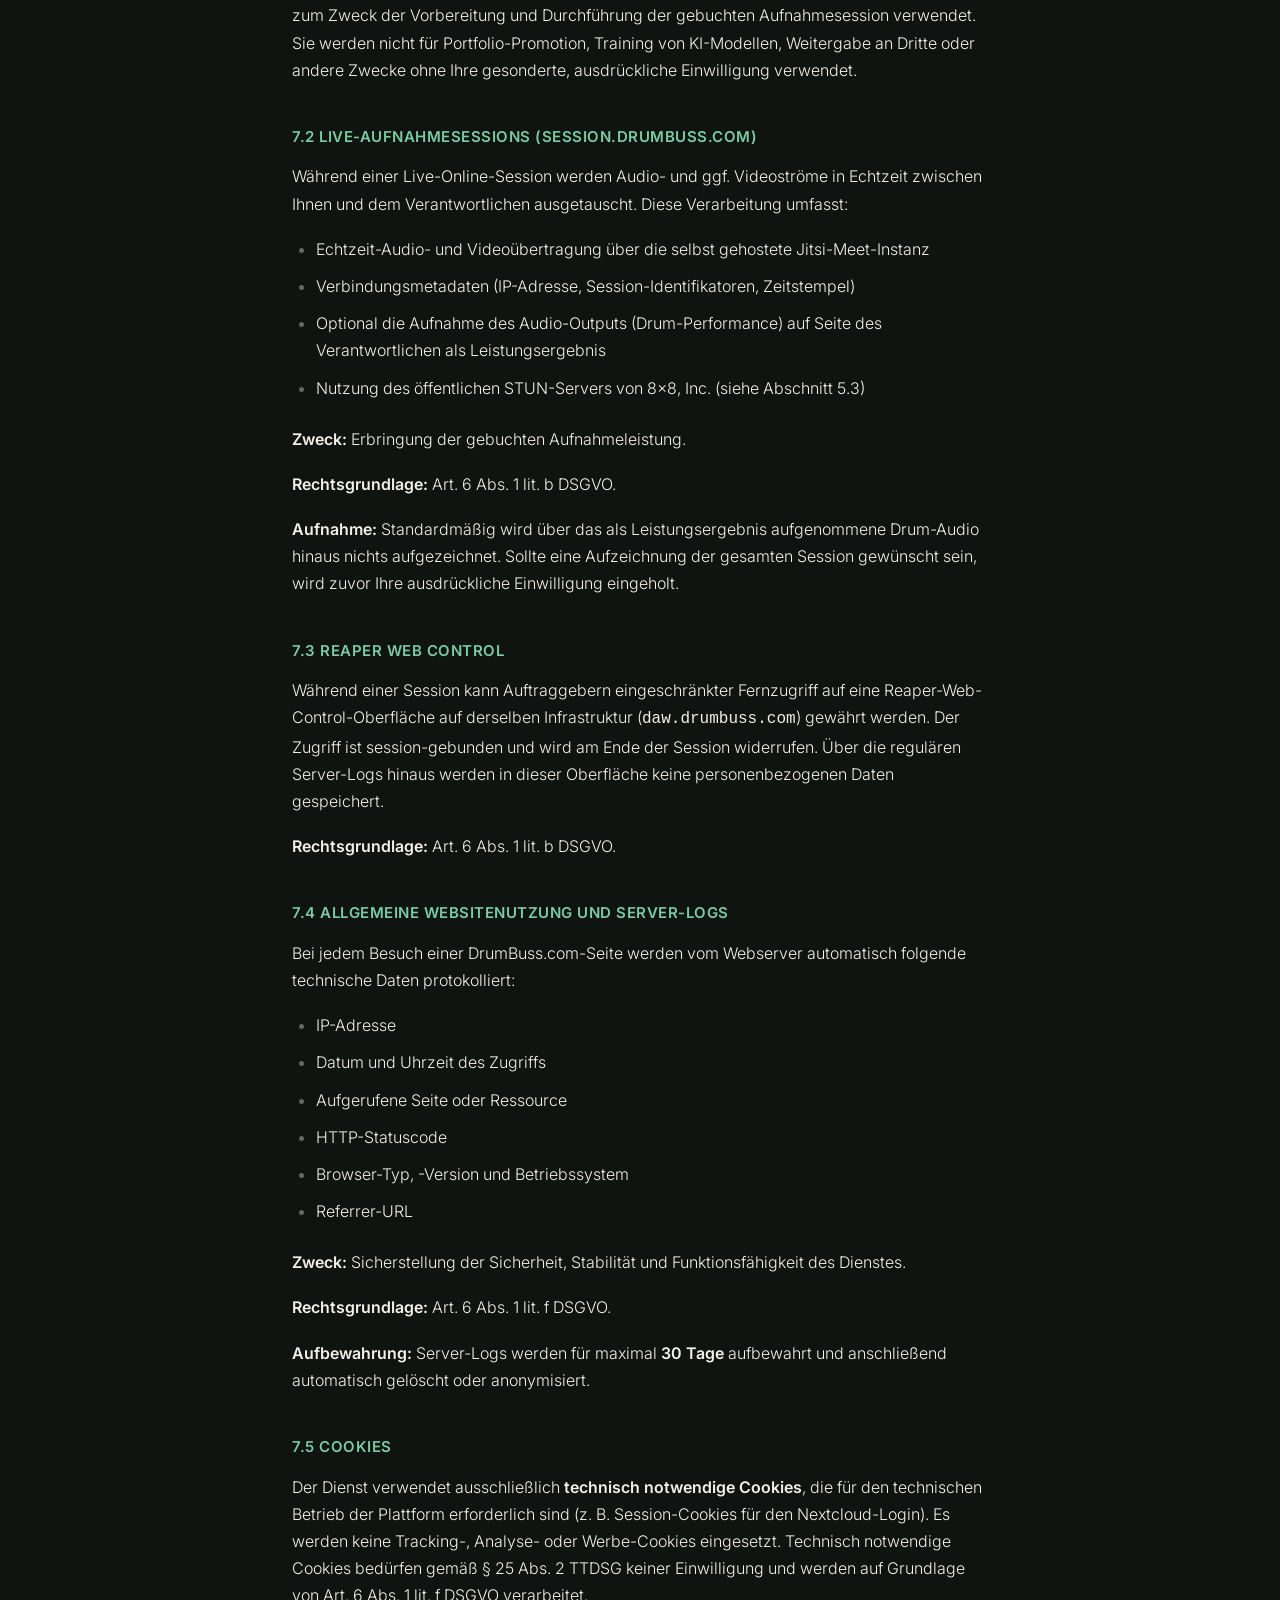
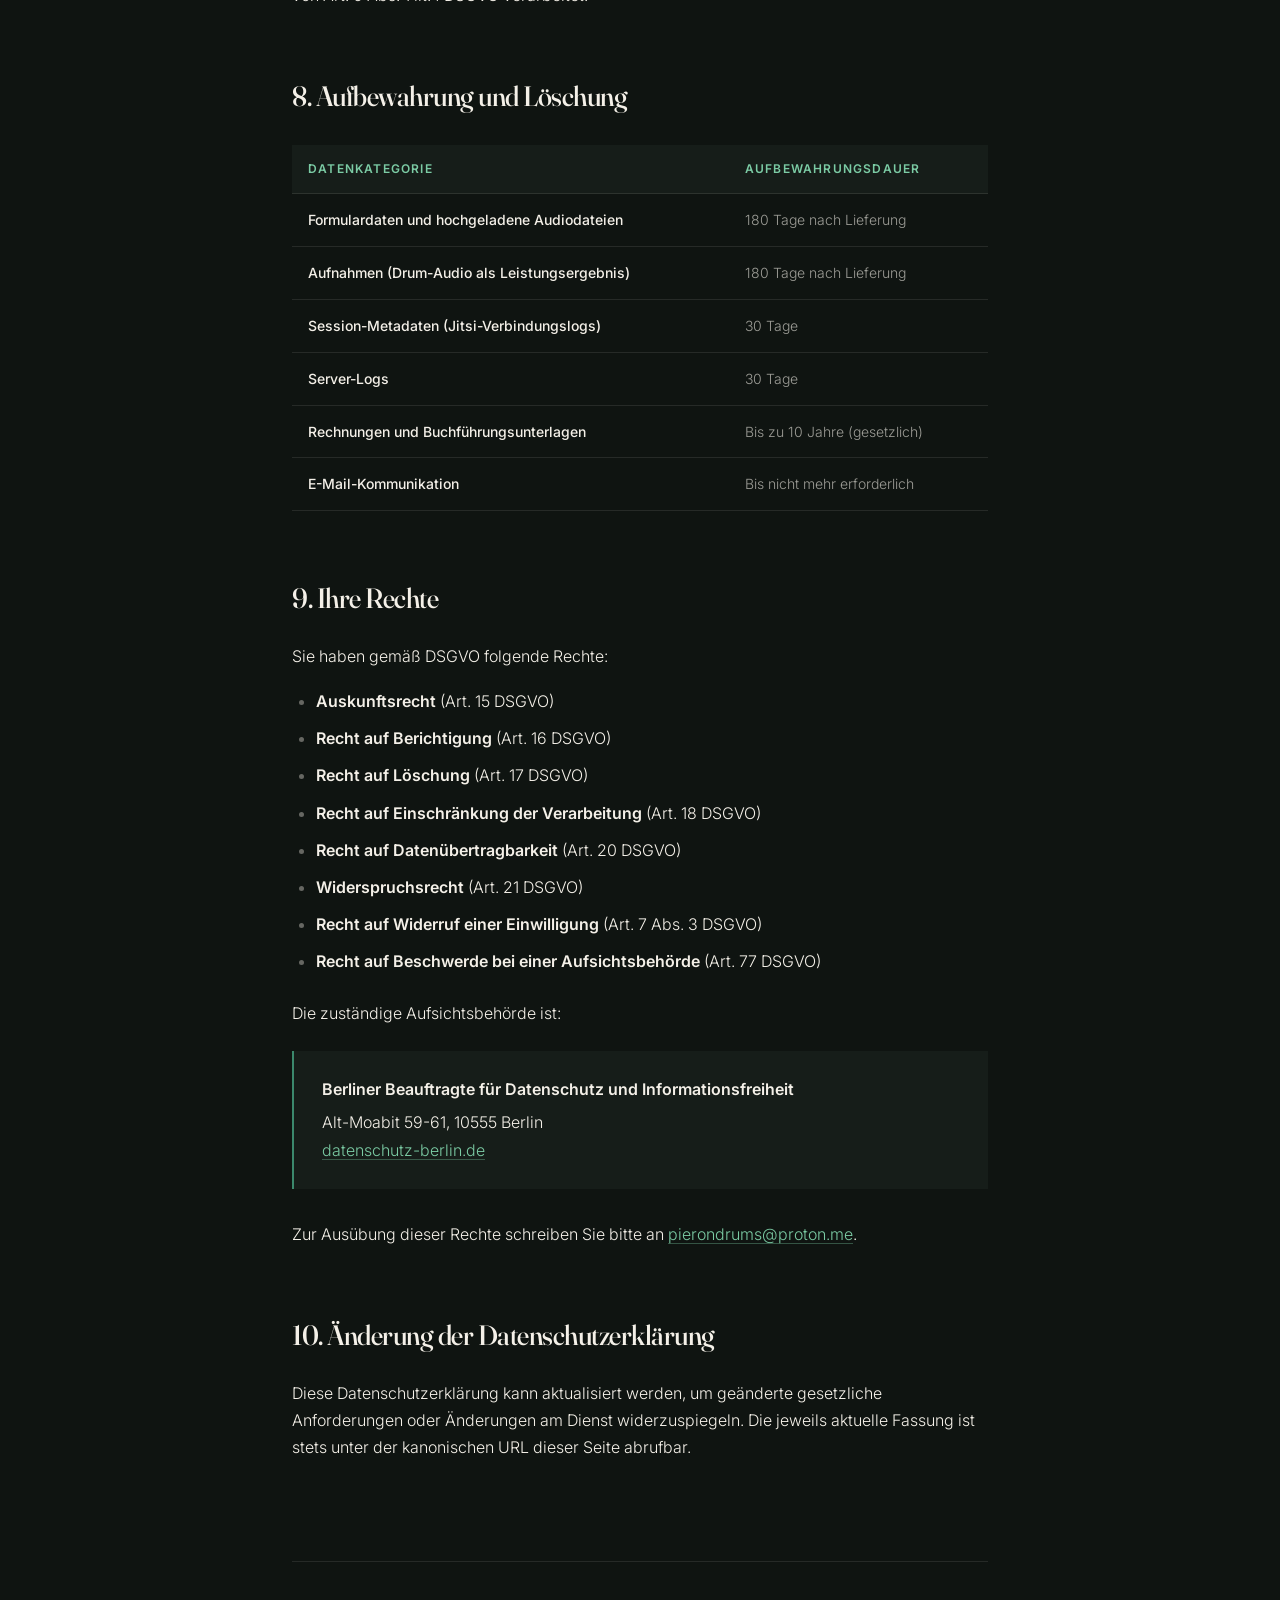
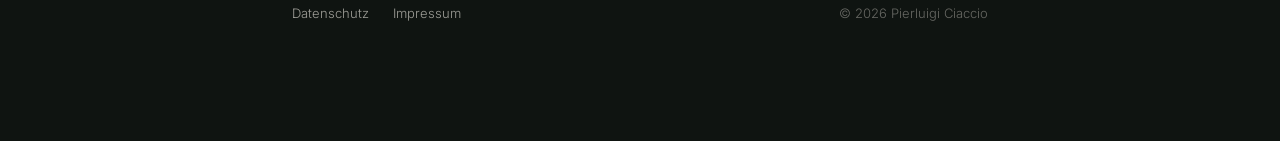
==== commit a52ff62a: "Update datenschutz.html" ====
--- a/datenschutz.html
+++ b/datenschutz.html
@@ -4,8 +4,8 @@
   <meta charset="UTF-8">
   <meta name="viewport" content="width=device-width, initial-scale=1.0">
   <meta name="robots" content="index, follow">
-  <title>Datenschutzerklärung — DrumBooth.Live</title>
-  <meta name="description" content="Datenschutzerklärung für DrumBooth.Live, den Echtzeit-Remote-Drum-Recording-Dienst.">
+  <title>Datenschutzerklärung — DrumBuss.com</title>
+  <meta name="description" content="Datenschutzerklärung für DrumBuss.com, den Echtzeit-Remote-Drum-Recording-Dienst.">
   <link rel="stylesheet" href="style.css">
   <link rel="icon" type="image/svg+xml" href="favicon.svg">
 </head>
@@ -13,7 +13,7 @@
 <div class="page">
 
   <nav class="topnav">
-    <a href="https://forms.drumbooth.live" class="brand">
+    <a href="https://forms.drumbuss.com" class="brand">
       <svg class="brand-mark" viewBox="0 0 64 64" xmlns="http://www.w3.org/2000/svg">
         <g transform="translate(32, 32)">
           <circle cx="0" cy="0" r="24" fill="none" stroke="#F4F0E8" stroke-width="3"/>
@@ -23,7 +23,7 @@
           </g>
         </g>
       </svg>
-      <span class="brand-name">Drum<span style="font-weight:600">Booth</span><span class="dot">.Live</span></span>
+      <span class="brand-name">Drum<span style="font-weight:600">Buss</span><span class="dot">.com</span></span>
     </a>
     <div class="lang-switch">
       <a href="privacy.html">EN</a>
@@ -40,7 +40,7 @@
 
   <main class="doc-body">
 
-    <p>Mit der folgenden Datenschutzerklärung möchte ich Sie darüber aufklären, welche Arten Ihrer personenbezogenen Daten (nachfolgend auch kurz als „Daten" bezeichnet) ich zu welchen Zwecken und in welchem Umfang im Rahmen von DrumBooth.Live (nachfolgend „der Dienst") verarbeite.</p>
+    <p>Mit der folgenden Datenschutzerklärung möchte ich Sie darüber aufklären, welche Arten Ihrer personenbezogenen Daten (nachfolgend auch kurz als „Daten" bezeichnet) ich zu welchen Zwecken und in welchem Umfang im Rahmen von DrumBuss.com (nachfolgend „der Dienst") verarbeite.</p>
 
     <h2>1. Verantwortlicher</h2>
     <div class="address">
@@ -118,7 +118,7 @@
 
     <div class="recipient">
       <h4>5.2 Cloudflare, Inc. (DNS und Reverse Proxy)</h4>
-      <p>Cloudflare, Inc. (101 Townsend St, San Francisco, CA 94107, USA) wird als Reverse Proxy und DNS-Anbieter für bestimmte Subdomains des Dienstes verwendet (insbesondere <code>forms.drumbooth.live</code>). Beim Zugriff auf diese Seiten verarbeitet Cloudflare Ihre IP-Adresse, Verbindungsmetadaten und Request-Header zum Zweck der Auslieferung von Inhalten, des Traffic-Routings und des Schutzes vor Denial-of-Service-Angriffen.</p>
+      <p>Cloudflare, Inc. (101 Townsend St, San Francisco, CA 94107, USA) wird als Reverse Proxy und DNS-Anbieter für bestimmte Subdomains des Dienstes verwendet (insbesondere <code>forms.drumbuss.com</code>). Beim Zugriff auf diese Seiten verarbeitet Cloudflare Ihre IP-Adresse, Verbindungsmetadaten und Request-Header zum Zweck der Auslieferung von Inhalten, des Traffic-Routings und des Schutzes vor Denial-of-Service-Angriffen.</p>
       <dl>
         <dt>Rolle</dt><dd>Auftragsverarbeiter (Art. 28 DSGVO)</dd>
         <dt>Rechtsgrundlage</dt><dd>Art. 6 Abs. 1 lit. f DSGVO</dd>
@@ -180,7 +180,7 @@
 
     <h2>7. Spezifische Verarbeitungsaktivitäten</h2>
 
-    <h3>7.1 Buchungsformulare (forms.drumbooth.live)</h3>
+    <h3>7.1 Buchungsformulare (forms.drumbuss.com)</h3>
     <p>Beim Absenden eines Buchungsformulars werden folgende Daten erhoben und verarbeitet:</p>
     <ul>
       <li>Name, E-Mail-Adresse, Telefonnummer (sofern angegeben)</li>
@@ -195,7 +195,7 @@
     <p><strong>Aufbewahrung:</strong> Formulardaten und hochgeladene Dateien werden für maximal <strong>180 Tage nach Lieferung der fertigen Aufnahme</strong> aufbewahrt, es sei denn, eine längere Aufbewahrung ist zur Vertragserfüllung, Rechtsverteidigung oder Erfüllung gesetzlicher Aufbewahrungspflichten (handels- und steuerrechtlich, in der Regel bis zu 10 Jahre für Rechnungen und Buchführungsunterlagen) erforderlich. Nach Ablauf dieser Frist werden Audiodateien und Formulardaten sicher gelöscht.</p>
     <p><strong>Nutzung hochgeladener Audiodateien:</strong> Hochgeladene Audiodateien werden ausschließlich zum Zweck der Vorbereitung und Durchführung der gebuchten Aufnahmesession verwendet. Sie werden nicht für Portfolio-Promotion, Training von KI-Modellen, Weitergabe an Dritte oder andere Zwecke ohne Ihre gesonderte, ausdrückliche Einwilligung verwendet.</p>
 
-    <h3>7.2 Live-Aufnahmesessions (session.drumbooth.live)</h3>
+    <h3>7.2 Live-Aufnahmesessions (session.drumbuss.com)</h3>
     <p>Während einer Live-Online-Session werden Audio- und ggf. Videoströme in Echtzeit zwischen Ihnen und dem Verantwortlichen ausgetauscht. Diese Verarbeitung umfasst:</p>
     <ul>
       <li>Echtzeit-Audio- und Videoübertragung über die selbst gehostete Jitsi-Meet-Instanz</li>
@@ -208,11 +208,11 @@
     <p><strong>Aufnahme:</strong> Standardmäßig wird über das als Leistungsergebnis aufgenommene Drum-Audio hinaus nichts aufgezeichnet. Sollte eine Aufzeichnung der gesamten Session gewünscht sein, wird zuvor Ihre ausdrückliche Einwilligung eingeholt.</p>
 
     <h3>7.3 Reaper Web Control</h3>
-    <p>Während einer Session kann Auftraggebern eingeschränkter Fernzugriff auf eine Reaper-Web-Control-Oberfläche auf derselben Infrastruktur (<code>daw.drumbooth.live</code>) gewährt werden. Der Zugriff ist session-gebunden und wird am Ende der Session widerrufen. Über die regulären Server-Logs hinaus werden in dieser Oberfläche keine personenbezogenen Daten gespeichert.</p>
+    <p>Während einer Session kann Auftraggebern eingeschränkter Fernzugriff auf eine Reaper-Web-Control-Oberfläche auf derselben Infrastruktur (<code>daw.drumbuss.com</code>) gewährt werden. Der Zugriff ist session-gebunden und wird am Ende der Session widerrufen. Über die regulären Server-Logs hinaus werden in dieser Oberfläche keine personenbezogenen Daten gespeichert.</p>
     <p><strong>Rechtsgrundlage:</strong> Art. 6 Abs. 1 lit. b DSGVO.</p>
 
     <h3>7.4 Allgemeine Websitenutzung und Server-Logs</h3>
-    <p>Bei jedem Besuch einer DrumBooth.Live-Seite werden vom Webserver automatisch folgende technische Daten protokolliert:</p>
+    <p>Bei jedem Besuch einer DrumBuss.com-Seite werden vom Webserver automatisch folgende technische Daten protokolliert:</p>
     <ul>
       <li>IP-Adresse</li>
       <li>Datum und Uhrzeit des Zugriffs</li>
